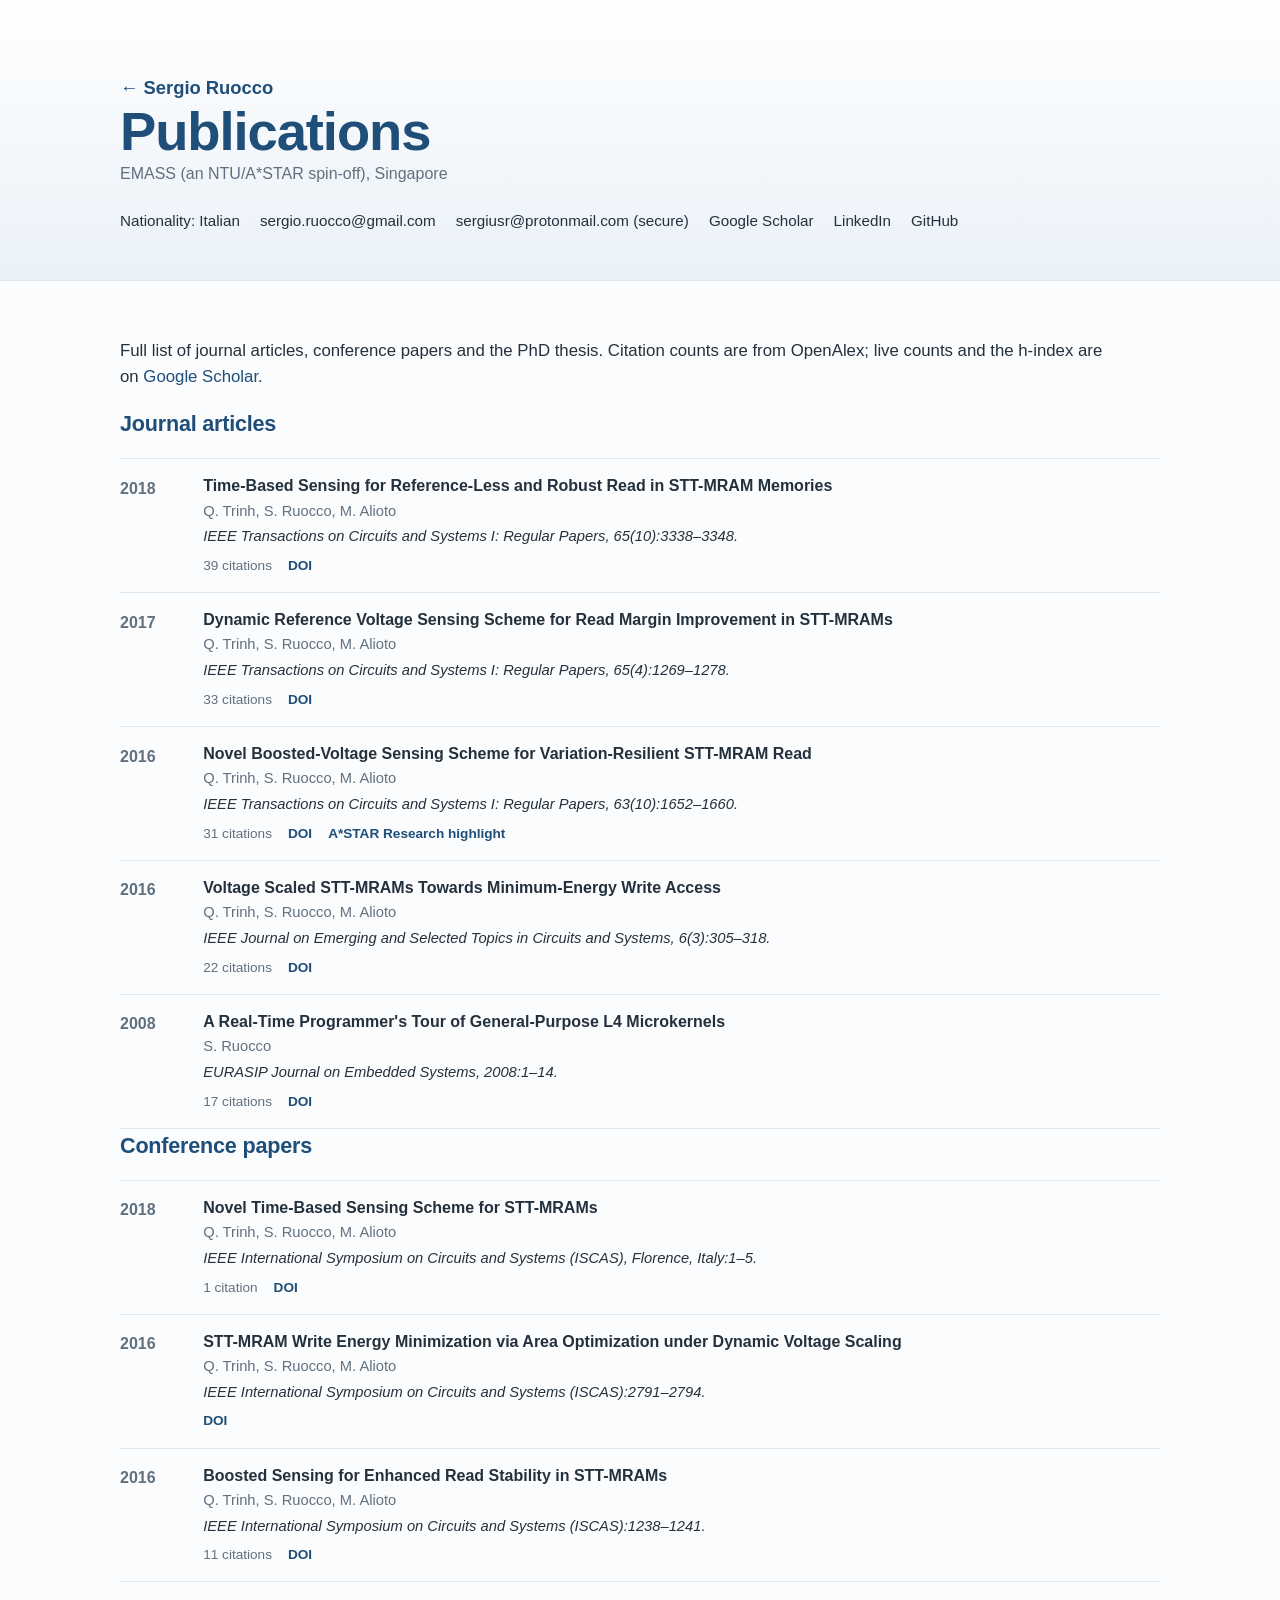
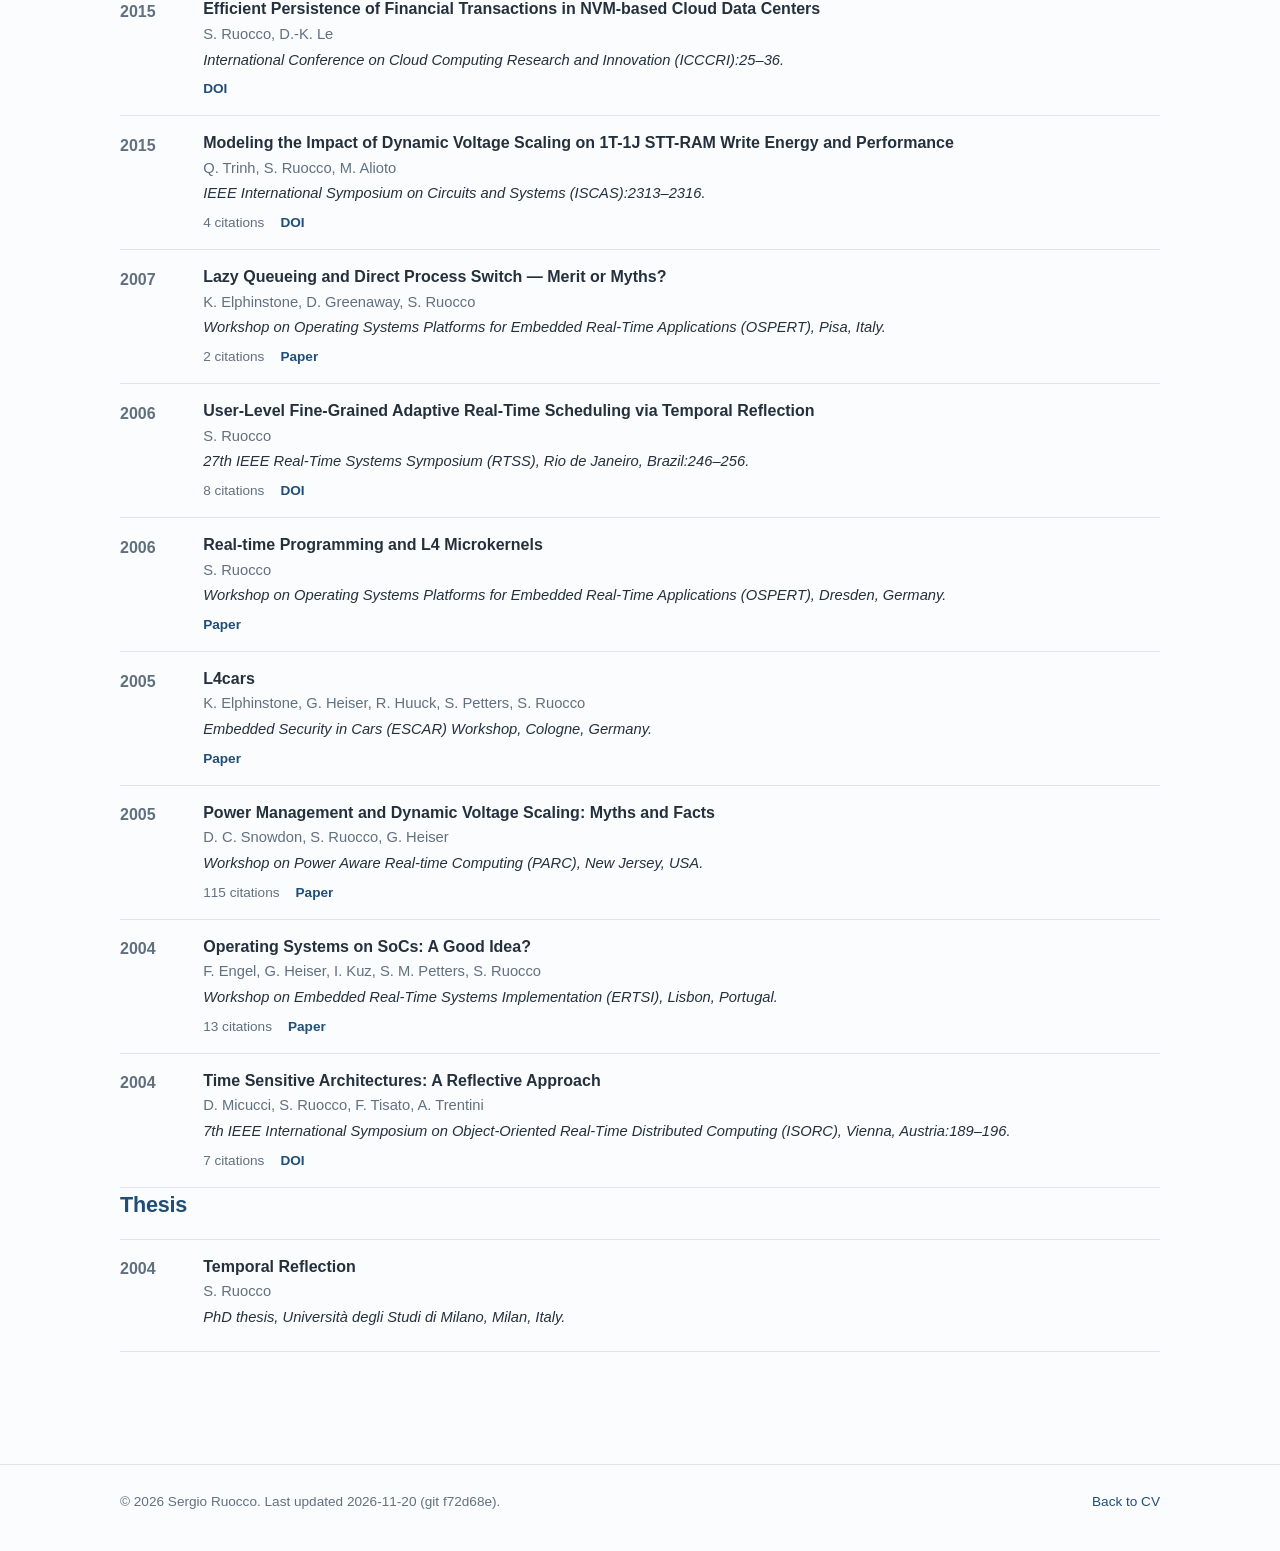
==== docs/publications.html @ a13a2e50 "Rebuild CVs and website (profile opening) Co-Authored-By: Claude Opus 5.5 <noreply@anthropic.com> Cl" ====
<!doctype html>
<html lang="en">
<head>
  <meta charset="utf-8">
  <meta name="viewport" content="width=device-width, initial-scale=1">
  <title>Publications — Sergio Ruocco</title>
  <meta name="description" content="Publications of Dr. Sergio Ruocco.">
  <link rel="canonical" href="https://sergioruocco.github.io/cv/publications.html">
  <link rel="stylesheet" href="style.css">
</head>
<body>
  <header class="hero">
    <div class="wrap">
      <p class="tagline"><a href="index.html">← Sergio Ruocco</a></p>
      <h1>Publications</h1>
      <p class="affiliation">EMASS (an NTU/A*STAR spin-off), Singapore</p>
      <div class="contact">
<span>Nationality: Italian</span>        <a href="mailto:sergio.ruocco@gmail.com">sergio.ruocco@gmail.com</a>
        <a href="mailto:sergiusr@protonmail.com">sergiusr@protonmail.com (secure)</a>
        <a href="https://scholar.google.com/citations?user=q1574qIAAAAJ">Google Scholar</a>
        <a href="https://www.linkedin.com/in/sergio-ruocco/">LinkedIn</a>
        <a href="https://github.com/sergioruocco">GitHub</a>
      </div>
    </div>
  </header>

  <main class="wrap">
    <section>
      <p class="lead">
        Full list of journal articles, conference papers and the PhD thesis.
        Citation counts are from OpenAlex; live counts and the h-index are on
<a href="https://scholar.google.com/citations?user=q1574qIAAAAJ">Google Scholar</a>.
      </p>

      <h2>Journal articles</h2>
      <ul class="pub-list">
        <li class="pub">
          <div class="pub-year">2018</div>
          <div class="pub-body">
            <div class="pub-title">Time-Based Sensing for Reference-Less and Robust Read in STT-MRAM Memories</div>
            <div class="pub-authors">Q. Trinh, S. Ruocco, M. Alioto</div>
            <div class="pub-venue">
              IEEE Transactions on Circuits and Systems I: Regular Papers, 65(10):3338–3348.
            </div>
            <div class="pub-meta">
<span>39 citations</span><a href="https://doi.org/10.1109/TCSI.2018.2828611">DOI</a>            </div>
          </div>
        </li>
        <li class="pub">
          <div class="pub-year">2017</div>
          <div class="pub-body">
            <div class="pub-title">Dynamic Reference Voltage Sensing Scheme for Read Margin Improvement in STT-MRAMs</div>
            <div class="pub-authors">Q. Trinh, S. Ruocco, M. Alioto</div>
            <div class="pub-venue">
              IEEE Transactions on Circuits and Systems I: Regular Papers, 65(4):1269–1278.
            </div>
            <div class="pub-meta">
<span>33 citations</span><a href="https://doi.org/10.1109/TCSI.2017.2749522">DOI</a>            </div>
          </div>
        </li>
        <li class="pub">
          <div class="pub-year">2016</div>
          <div class="pub-body">
            <div class="pub-title">Novel Boosted-Voltage Sensing Scheme for Variation-Resilient STT-MRAM Read</div>
            <div class="pub-authors">Q. Trinh, S. Ruocco, M. Alioto</div>
            <div class="pub-venue">
              IEEE Transactions on Circuits and Systems I: Regular Papers, 63(10):1652–1660.
            </div>
            <div class="pub-meta">
<span>31 citations</span><a href="https://doi.org/10.1109/TCSI.2016.2582203">DOI</a><a href="https://research.a-star.edu.sg/articles/highlights/reducing-read-errors-more-than-a-bit/">A*STAR Research highlight</a>            </div>
          </div>
        </li>
        <li class="pub">
          <div class="pub-year">2016</div>
          <div class="pub-body">
            <div class="pub-title">Voltage Scaled STT-MRAMs Towards Minimum-Energy Write Access</div>
            <div class="pub-authors">Q. Trinh, S. Ruocco, M. Alioto</div>
            <div class="pub-venue">
              IEEE Journal on Emerging and Selected Topics in Circuits and Systems, 6(3):305–318.
            </div>
            <div class="pub-meta">
<span>22 citations</span><a href="https://doi.org/10.1109/JETCAS.2016.2547702">DOI</a>            </div>
          </div>
        </li>
        <li class="pub">
          <div class="pub-year">2008</div>
          <div class="pub-body">
            <div class="pub-title">A Real-Time Programmer's Tour of General-Purpose L4 Microkernels</div>
            <div class="pub-authors">S. Ruocco</div>
            <div class="pub-venue">
              EURASIP Journal on Embedded Systems, 2008:1–14.
            </div>
            <div class="pub-meta">
<span>17 citations</span><a href="https://doi.org/10.1155/2008/234710">DOI</a>            </div>
          </div>
        </li>
      </ul>
      <h2>Conference papers</h2>
      <ul class="pub-list">
        <li class="pub">
          <div class="pub-year">2018</div>
          <div class="pub-body">
            <div class="pub-title">Novel Time-Based Sensing Scheme for STT-MRAMs</div>
            <div class="pub-authors">Q. Trinh, S. Ruocco, M. Alioto</div>
            <div class="pub-venue">
              IEEE International Symposium on Circuits and Systems (ISCAS), Florence, Italy:1–5.
            </div>
            <div class="pub-meta">
<span>1 citation</span><a href="https://doi.org/10.1109/ISCAS.2018.8350966">DOI</a>            </div>
          </div>
        </li>
        <li class="pub">
          <div class="pub-year">2016</div>
          <div class="pub-body">
            <div class="pub-title">STT-MRAM Write Energy Minimization via Area Optimization under Dynamic Voltage Scaling</div>
            <div class="pub-authors">Q. Trinh, S. Ruocco, M. Alioto</div>
            <div class="pub-venue">
              IEEE International Symposium on Circuits and Systems (ISCAS):2791–2794.
            </div>
            <div class="pub-meta">
<a href="https://doi.org/10.1109/ISCAS.2016.7539172">DOI</a>            </div>
          </div>
        </li>
        <li class="pub">
          <div class="pub-year">2016</div>
          <div class="pub-body">
            <div class="pub-title">Boosted Sensing for Enhanced Read Stability in STT-MRAMs</div>
            <div class="pub-authors">Q. Trinh, S. Ruocco, M. Alioto</div>
            <div class="pub-venue">
              IEEE International Symposium on Circuits and Systems (ISCAS):1238–1241.
            </div>
            <div class="pub-meta">
<span>11 citations</span><a href="https://doi.org/10.1109/ISCAS.2016.7527471">DOI</a>            </div>
          </div>
        </li>
        <li class="pub">
          <div class="pub-year">2015</div>
          <div class="pub-body">
            <div class="pub-title">Efficient Persistence of Financial Transactions in NVM-based Cloud Data Centers</div>
            <div class="pub-authors">S. Ruocco, D.-K. Le</div>
            <div class="pub-venue">
              International Conference on Cloud Computing Research and Innovation (ICCCRI):25–36.
            </div>
            <div class="pub-meta">
<a href="https://doi.org/10.1109/ICCCRI.2015.29">DOI</a>            </div>
          </div>
        </li>
        <li class="pub">
          <div class="pub-year">2015</div>
          <div class="pub-body">
            <div class="pub-title">Modeling the Impact of Dynamic Voltage Scaling on 1T-1J STT-RAM Write Energy and Performance</div>
            <div class="pub-authors">Q. Trinh, S. Ruocco, M. Alioto</div>
            <div class="pub-venue">
              IEEE International Symposium on Circuits and Systems (ISCAS):2313–2316.
            </div>
            <div class="pub-meta">
<span>4 citations</span><a href="https://doi.org/10.1109/ISCAS.2015.7169146">DOI</a>            </div>
          </div>
        </li>
        <li class="pub">
          <div class="pub-year">2007</div>
          <div class="pub-body">
            <div class="pub-title">Lazy Queueing and Direct Process Switch — Merit or Myths?</div>
            <div class="pub-authors">K. Elphinstone, D. Greenaway, S. Ruocco</div>
            <div class="pub-venue">
              Workshop on Operating Systems Platforms for Embedded Real-Time Applications (OSPERT), Pisa, Italy.
            </div>
            <div class="pub-meta">
<span>2 citations</span><a href="http://www.ertos.nicta.com.au/publications/papers/Elphinstone_GR_07.abstract">Paper</a>            </div>
          </div>
        </li>
        <li class="pub">
          <div class="pub-year">2006</div>
          <div class="pub-body">
            <div class="pub-title">User-Level Fine-Grained Adaptive Real-Time Scheduling via Temporal Reflection</div>
            <div class="pub-authors">S. Ruocco</div>
            <div class="pub-venue">
              27th IEEE Real-Time Systems Symposium (RTSS), Rio de Janeiro, Brazil:246–256.
            </div>
            <div class="pub-meta">
<span>8 citations</span><a href="https://doi.org/10.1109/RTSS.2006.50">DOI</a>            </div>
          </div>
        </li>
        <li class="pub">
          <div class="pub-year">2006</div>
          <div class="pub-body">
            <div class="pub-title">Real-time Programming and L4 Microkernels</div>
            <div class="pub-authors">S. Ruocco</div>
            <div class="pub-venue">
              Workshop on Operating Systems Platforms for Embedded Real-Time Applications (OSPERT), Dresden, Germany.
            </div>
            <div class="pub-meta">
<a href="http://www.ertos.nicta.com.au/publications/papers/Ruocco_06.abstract">Paper</a>            </div>
          </div>
        </li>
        <li class="pub">
          <div class="pub-year">2005</div>
          <div class="pub-body">
            <div class="pub-title">L4cars</div>
            <div class="pub-authors">K. Elphinstone, G. Heiser, R. Huuck, S. Petters, S. Ruocco</div>
            <div class="pub-venue">
              Embedded Security in Cars (ESCAR) Workshop, Cologne, Germany.
            </div>
            <div class="pub-meta">
<a href="http://www.ertos.nicta.com.au/publications/papers/Elphinstone_HHPR_05.abstract.pml">Paper</a>            </div>
          </div>
        </li>
        <li class="pub">
          <div class="pub-year">2005</div>
          <div class="pub-body">
            <div class="pub-title">Power Management and Dynamic Voltage Scaling: Myths and Facts</div>
            <div class="pub-authors">D. C. Snowdon, S. Ruocco, G. Heiser</div>
            <div class="pub-venue">
              Workshop on Power Aware Real-time Computing (PARC), New Jersey, USA.
            </div>
            <div class="pub-meta">
<span>115 citations</span><a href="http://www.ertos.nicta.com.au/publications/papers/Snowdon_RH_05.abstract">Paper</a>            </div>
          </div>
        </li>
        <li class="pub">
          <div class="pub-year">2004</div>
          <div class="pub-body">
            <div class="pub-title">Operating Systems on SoCs: A Good Idea?</div>
            <div class="pub-authors">F. Engel, G. Heiser, I. Kuz, S. M. Petters, S. Ruocco</div>
            <div class="pub-venue">
              Workshop on Embedded Real-Time Systems Implementation (ERTSI), Lisbon, Portugal.
            </div>
            <div class="pub-meta">
<span>13 citations</span><a href="http://www.ertos.nicta.com.au/publications/papers/Engel_HKPR_04.abstract">Paper</a>            </div>
          </div>
        </li>
        <li class="pub">
          <div class="pub-year">2004</div>
          <div class="pub-body">
            <div class="pub-title">Time Sensitive Architectures: A Reflective Approach</div>
            <div class="pub-authors">D. Micucci, S. Ruocco, F. Tisato, A. Trentini</div>
            <div class="pub-venue">
              7th IEEE International Symposium on Object-Oriented Real-Time Distributed Computing (ISORC), Vienna, Austria:189–196.
            </div>
            <div class="pub-meta">
<span>7 citations</span><a href="https://doi.org/10.1109/ISORC.2004.1300344">DOI</a>            </div>
          </div>
        </li>
      </ul>
      <h2>Thesis</h2>
      <ul class="pub-list">
        <li class="pub">
          <div class="pub-year">2004</div>
          <div class="pub-body">
            <div class="pub-title">Temporal Reflection</div>
            <div class="pub-authors">S. Ruocco</div>
            <div class="pub-venue">
              PhD thesis, Università degli Studi di Milano, Milan, Italy.
            </div>
            <div class="pub-meta">
            </div>
          </div>
        </li>
      </ul>
    </section>
  </main>

  <footer>
    <div class="wrap">
      <span>© 2026 Sergio Ruocco. Last updated 2026-11-20 (git f72d68e).</span>
      <span><a href="index.html">Back to CV</a></span>
    </div>
  </footer>
</body>
</html>
---- docs/style.css ----
:root {
  --accent: #1f4e79;
  --accent-soft: #eaf1f8;
  --text: #24313d;
  --muted: #61707f;
  --rule: #dfe5eb;
  --bg: #fbfcfd;
  --card: #ffffff;
}

* {
  box-sizing: border-box;
}

html {
  scroll-behavior: smooth;
}

body {
  margin: 0;
  background: var(--bg);
  color: var(--text);
  font-family: Inter, "Segoe UI", -apple-system, BlinkMacSystemFont, "Helvetica Neue", Arial, sans-serif;
  font-size: 16px;
  line-height: 1.55;
}

a {
  color: var(--accent);
  text-decoration: none;
}

a:hover {
  text-decoration: underline;
}

.wrap {
  width: min(1040px, calc(100% - 3rem));
  margin: 0 auto;
}

/* Header */
.hero {
  background: linear-gradient(180deg, #ffffff 0%, var(--accent-soft) 100%);
  border-bottom: 1px solid var(--rule);
  padding: 4rem 0 3rem;
}

.hero .photo {
  float: right;
  width: 140px;
  height: 140px;
  margin: 0 0 1rem 1.5rem;
  border-radius: 50%;
  border: 3px solid #ffffff;
  box-shadow: 0 2px 10px rgba(0, 0, 0, 0.15);
  object-fit: cover;
}

@media (max-width: 600px) {
  .hero .photo {
    float: none;
    display: block;
    width: 110px;
    height: 110px;
    margin: 0 0 1rem;
  }
}

.hero h1 {
  margin: 0;
  color: var(--accent);
  font-size: clamp(2.2rem, 5vw, 3.4rem);
  letter-spacing: -0.02em;
  line-height: 1.05;
}

.tagline {
  margin: 0.65rem 0 0;
  font-size: 1.15rem;
  font-weight: 600;
}

.affiliation {
  margin: 0.15rem 0 0;
  color: var(--muted);
}

.contact {
  display: flex;
  flex-wrap: wrap;
  gap: 0.55rem 1.25rem;
  margin-top: 1.35rem;
  font-size: 0.95rem;
}

.contact a,
.contact span {
  color: var(--text);
}

.contact a:hover {
  color: var(--accent);
}

.nav {
  position: sticky;
  top: 0;
  z-index: 10;
  background: rgba(255, 255, 255, 0.94);
  backdrop-filter: blur(8px);
  border-bottom: 1px solid var(--rule);
}

.nav .wrap {
  display: flex;
  gap: 1.5rem;
  padding: 0.75rem 0;
  font-size: 0.9rem;
  font-weight: 600;
}

.nav a {
  color: var(--muted);
}

.nav a:hover {
  color: var(--accent);
}

main {
  padding: 2.5rem 0 4rem;
}

section {
  margin-bottom: 3rem;
  scroll-margin-top: 4rem;
}

h2 {
  margin: 0 0 1.1rem;
  color: var(--accent);
  font-size: 1.35rem;
  letter-spacing: -0.01em;
}

h3 {
  margin: 0;
  font-size: 1rem;
}

.lead {
  font-size: 1.05rem;
  max-width: 62rem;
}

/* Chips */
.chips {
  display: flex;
  flex-wrap: wrap;
  gap: 0.5rem;
  margin: 0;
  padding: 0;
  list-style: none;
}

.chips li {
  background: var(--card);
  border: 1px solid var(--rule);
  border-radius: 999px;
  padding: 0.32rem 0.8rem;
  font-size: 0.88rem;
  color: var(--text);
}

/* Publications */
.pub-list {
  margin: 0;
  padding: 0;
  list-style: none;
  border-top: 1px solid var(--rule);
}

.pub {
  display: grid;
  grid-template-columns: 4.2rem 1fr;
  gap: 1rem;
  padding: 1rem 0;
  border-bottom: 1px solid var(--rule);
}

.pub-year {
  color: var(--muted);
  font-weight: 700;
  font-variant-numeric: tabular-nums;
  padding-top: 0.1rem;
}

.pub-body {
  display: flex;
  flex-direction: column;
  gap: 0.18rem;
}

.pub-title {
  font-weight: 650;
  line-height: 1.35;
}

.pub-authors {
  color: var(--muted);
  font-size: 0.92rem;
}

.pub-venue {
  font-size: 0.92rem;
  font-style: italic;
}

.pub-meta {
  display: flex;
  flex-wrap: wrap;
  gap: 0.4rem 1rem;
  margin-top: 0.25rem;
  font-size: 0.85rem;
  color: var(--muted);
}

.pub-meta a {
  font-weight: 600;
}

/* Timeline */
.timeline {
  border-left: 2px solid var(--accent-soft);
  margin-left: 0.4rem;
  padding-left: 1.4rem;
}

.timeline-item {
  position: relative;
  padding-bottom: 1.8rem;
}

.timeline-item:last-child {
  padding-bottom: 0;
}

.timeline-item::before {
  content: "";
  position: absolute;
  left: calc(-1.4rem - 6px);
  top: 0.45rem;
  width: 10px;
  height: 10px;
  border-radius: 50%;
  background: var(--accent);
  border: 2px solid var(--bg);
}

.timeline-period {
  color: var(--muted);
  font-size: 0.82rem;
  font-weight: 700;
  letter-spacing: 0.02em;
  text-transform: uppercase;
}

.timeline-body h3 {
  margin-top: 0.1rem;
  color: var(--accent);
}

.timeline-body .org {
  margin: 0.15rem 0 0.45rem;
  color: var(--muted);
  font-size: 0.94rem;
}

.timeline-body ul {
  margin: 0.4rem 0 0;
  padding-left: 1.15rem;
}

.timeline-body li {
  margin: 0.2rem 0;
}

/* Download cards */
.downloads {
  display: grid;
  grid-template-columns: repeat(auto-fit, minmax(220px, 1fr));
  gap: 1rem;
}

.download {
  background: var(--card);
  border: 1px solid var(--rule);
  border-radius: 12px;
  padding: 1.1rem 1.2rem;
}

.download h3 {
  color: var(--accent);
  margin-bottom: 0.2rem;
}

.download p {
  margin: 0 0 0.9rem;
  color: var(--muted);
  font-size: 0.9rem;
}

.buttons {
  display: flex;
  flex-wrap: wrap;
  gap: 0.5rem;
}

.button {
  display: inline-block;
  padding: 0.42rem 0.85rem;
  border-radius: 7px;
  background: var(--accent);
  color: #fff;
  font-size: 0.85rem;
  font-weight: 600;
}

.button:hover {
  background: #163b5c;
  text-decoration: none;
}

.button.ghost {
  background: transparent;
  border: 1px solid var(--accent);
  color: var(--accent);
}

.button.ghost:hover {
  background: var(--accent-soft);
}

.more {
  display: inline-block;
  margin-top: 1rem;
  font-weight: 600;
}

/* Footer */
footer {
  border-top: 1px solid var(--rule);
  padding: 1.6rem 0 2.4rem;
  color: var(--muted);
  font-size: 0.85rem;
}

footer .wrap {
  display: flex;
  flex-wrap: wrap;
  justify-content: space-between;
  gap: 0.5rem;
}

/* Print */
@media print {
  .nav,
  .downloads,
  .more {
    display: none;
  }

  body {
    background: #fff;
    font-size: 10pt;
  }

  .hero {
    background: #fff;
    padding: 0 0 1rem;
  }

  section {
    margin-bottom: 1.5rem;
  }
}

@media (max-width: 620px) {
  .wrap {
    width: min(100% - 1.6rem, 1040px);
  }

  .hero {
    padding: 2.6rem 0 2rem;
  }

  .pub {
    grid-template-columns: 3.4rem 1fr;
    gap: 0.6rem;
  }

  .nav .wrap {
    gap: 1rem;
    overflow-x: auto;
  }
}
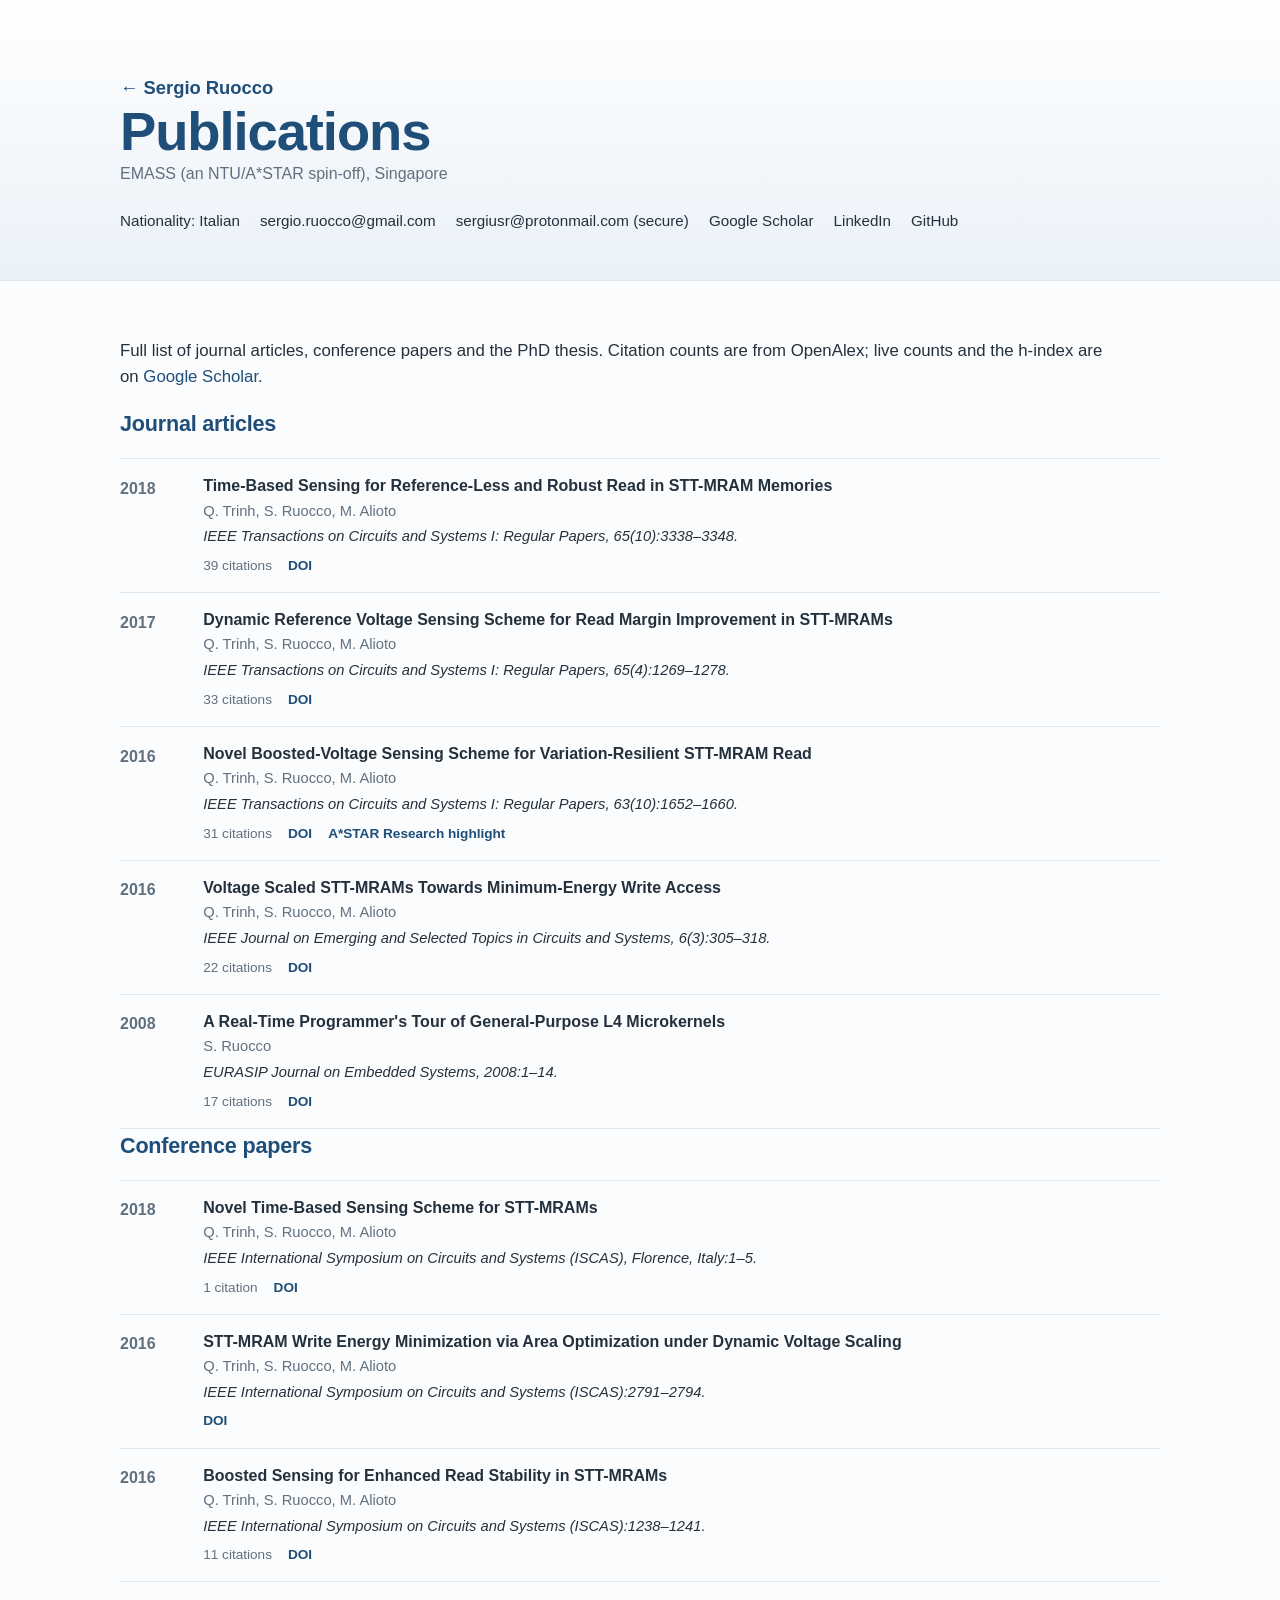
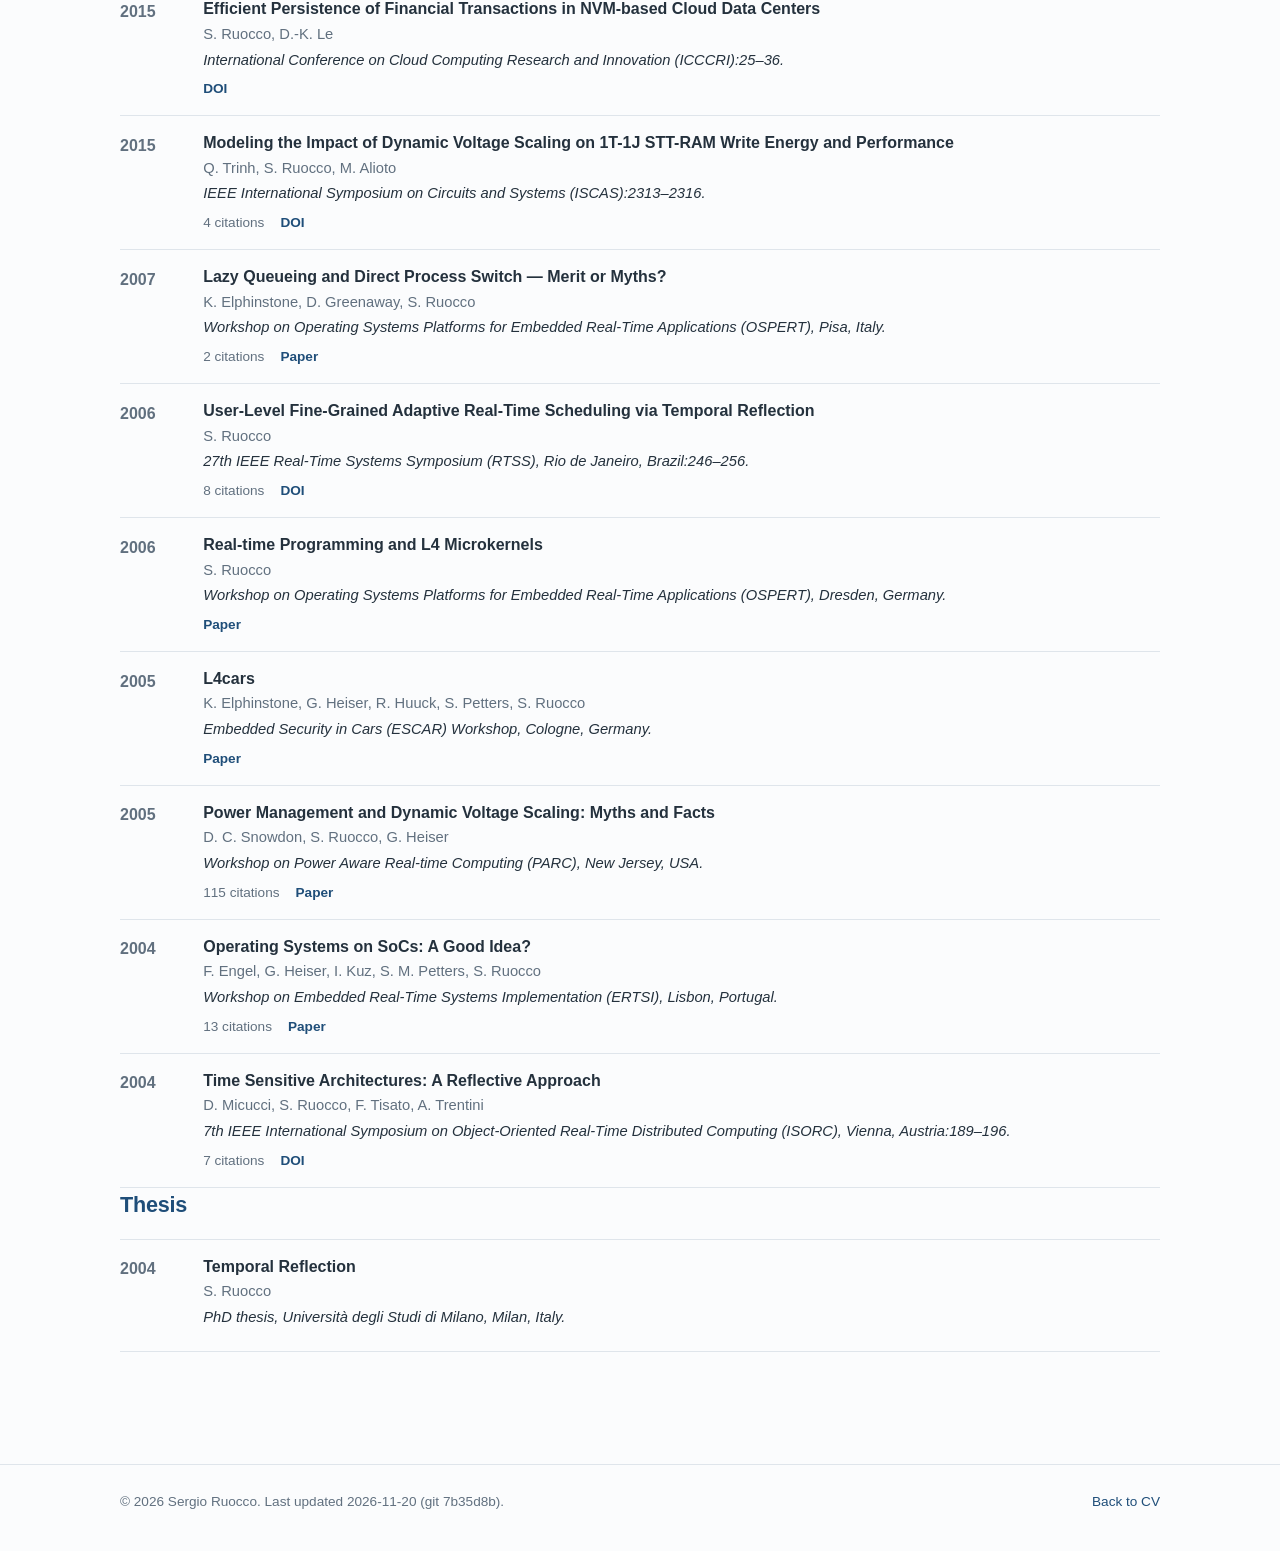
==== commit 38acb282: "Rebuild CVs and website (profile paragraphs) Co-Authored-By: Claude Opus 5.5 <noreply@anthropic.com>" ====
--- a/docs/publications.html
+++ b/docs/publications.html
@@ -262,7 +262,7 @@
 
   <footer>
     <div class="wrap">
-      <span>© 2026 Sergio Ruocco. Last updated 2026-11-20 (git f72d68e).</span>
+      <span>© 2026 Sergio Ruocco. Last updated 2026-11-20 (git 7b35d8b).</span>
       <span><a href="index.html">Back to CV</a></span>
     </div>
   </footer>
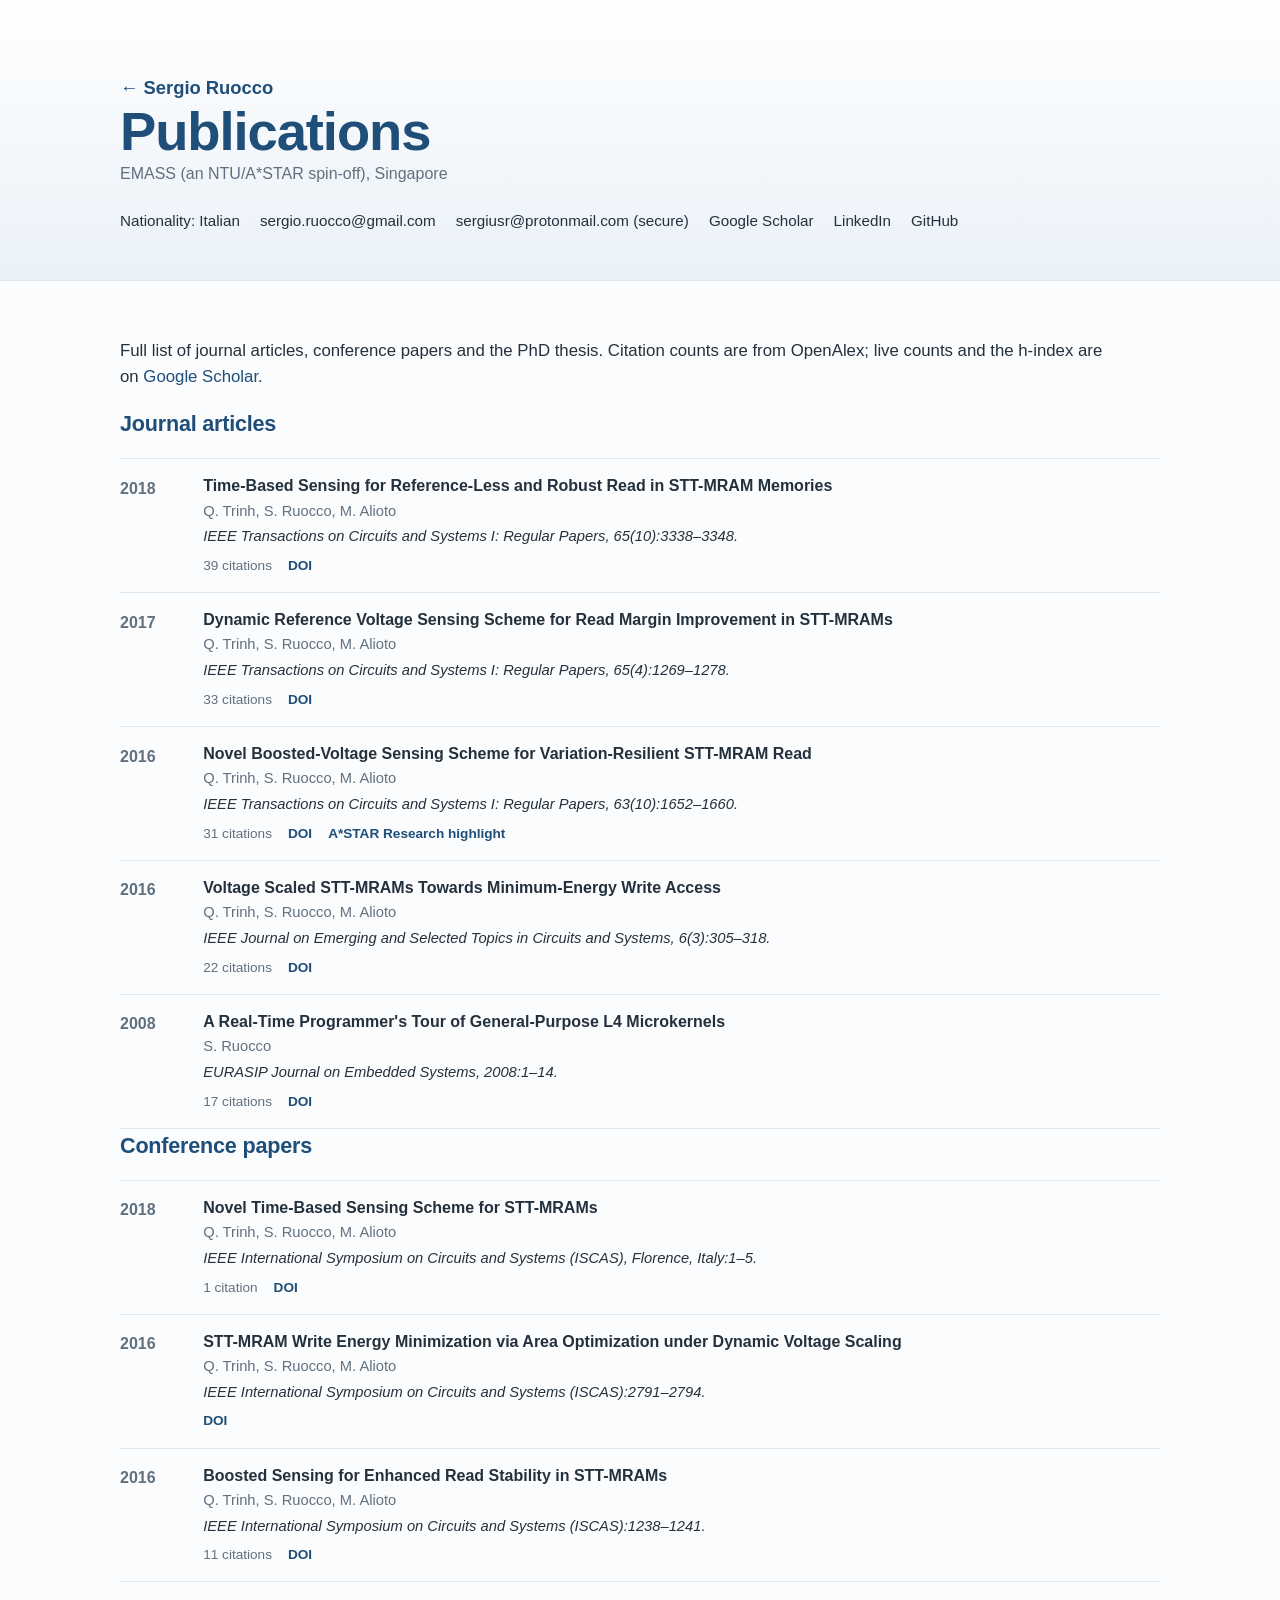
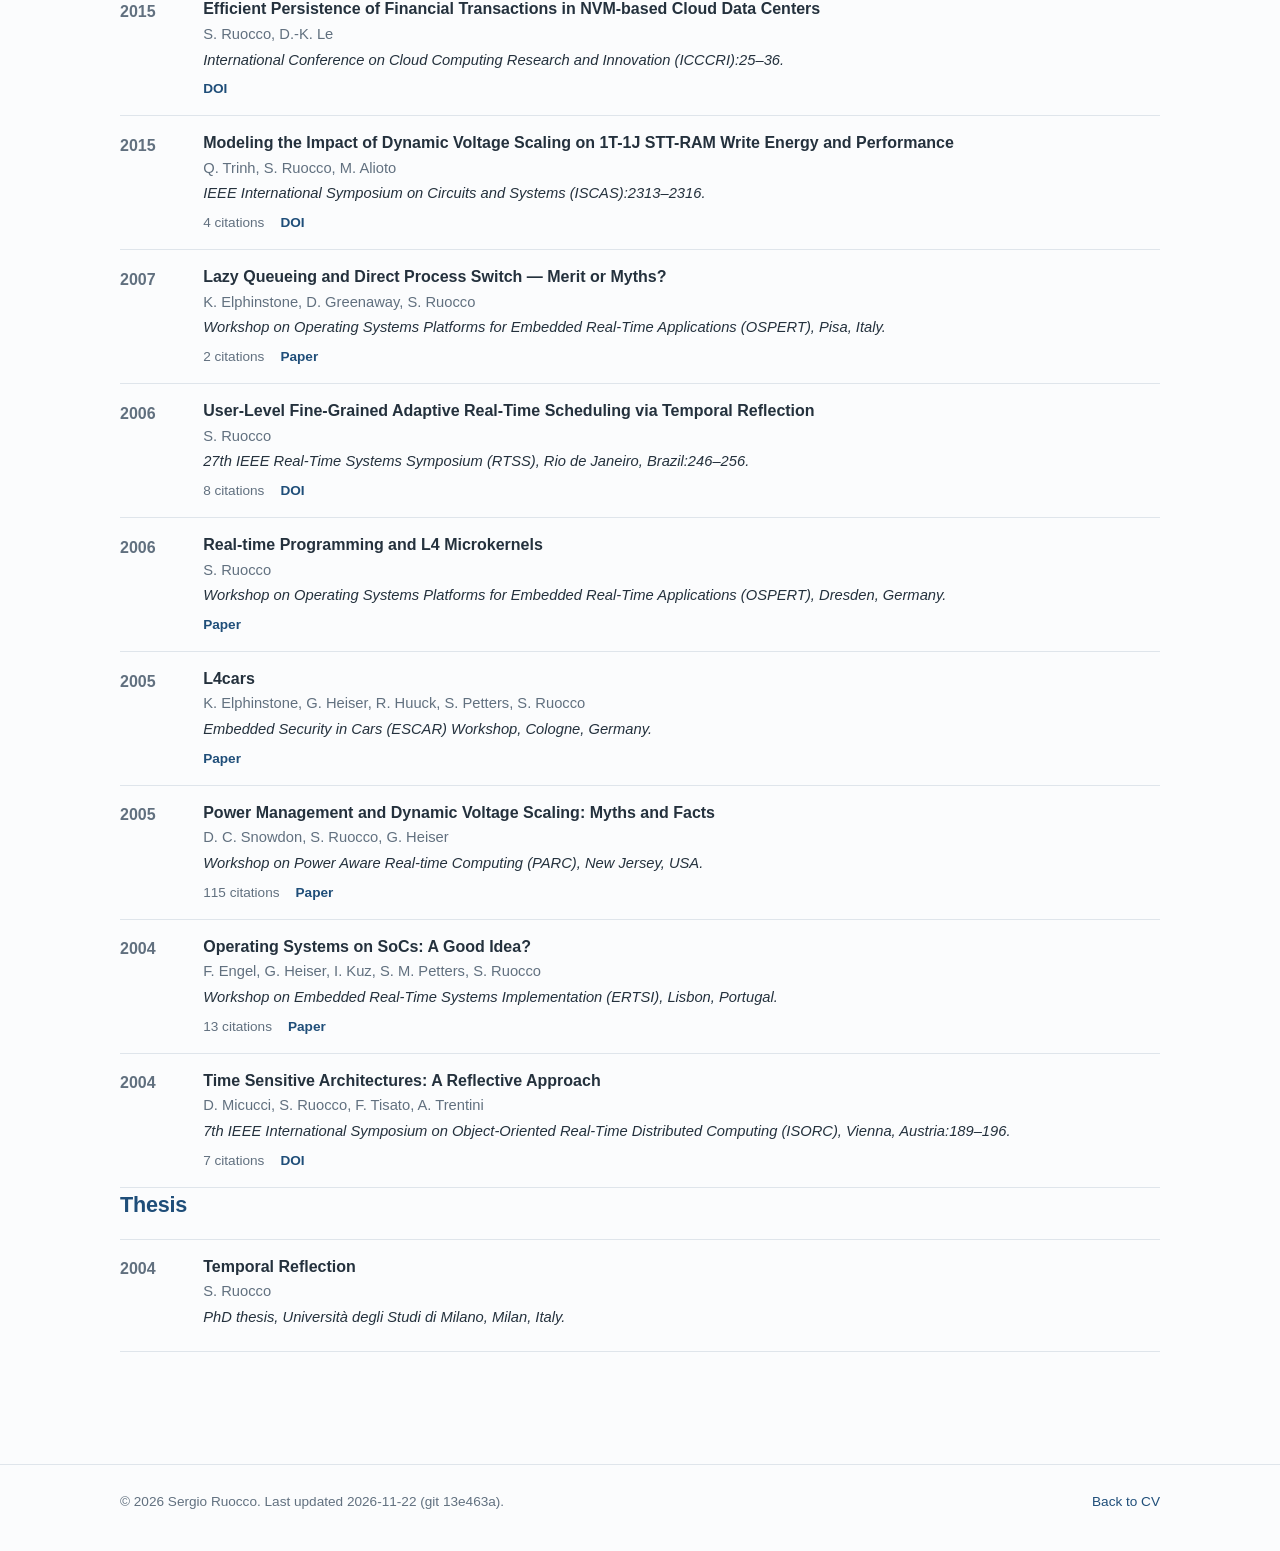
==== commit c5ae92a0: "Rebuild CVs and website (consulting CV retired) Co-Authored-By: Claude Opus 5.5 <noreply@anthropic.c" ====
--- a/docs/publications.html
+++ b/docs/publications.html
@@ -262,7 +262,7 @@
 
   <footer>
     <div class="wrap">
-      <span>© 2026 Sergio Ruocco. Last updated 2026-11-20 (git 7b35d8b).</span>
+      <span>© 2026 Sergio Ruocco. Last updated 2026-11-22 (git 13e463a).</span>
       <span><a href="index.html">Back to CV</a></span>
     </div>
   </footer>
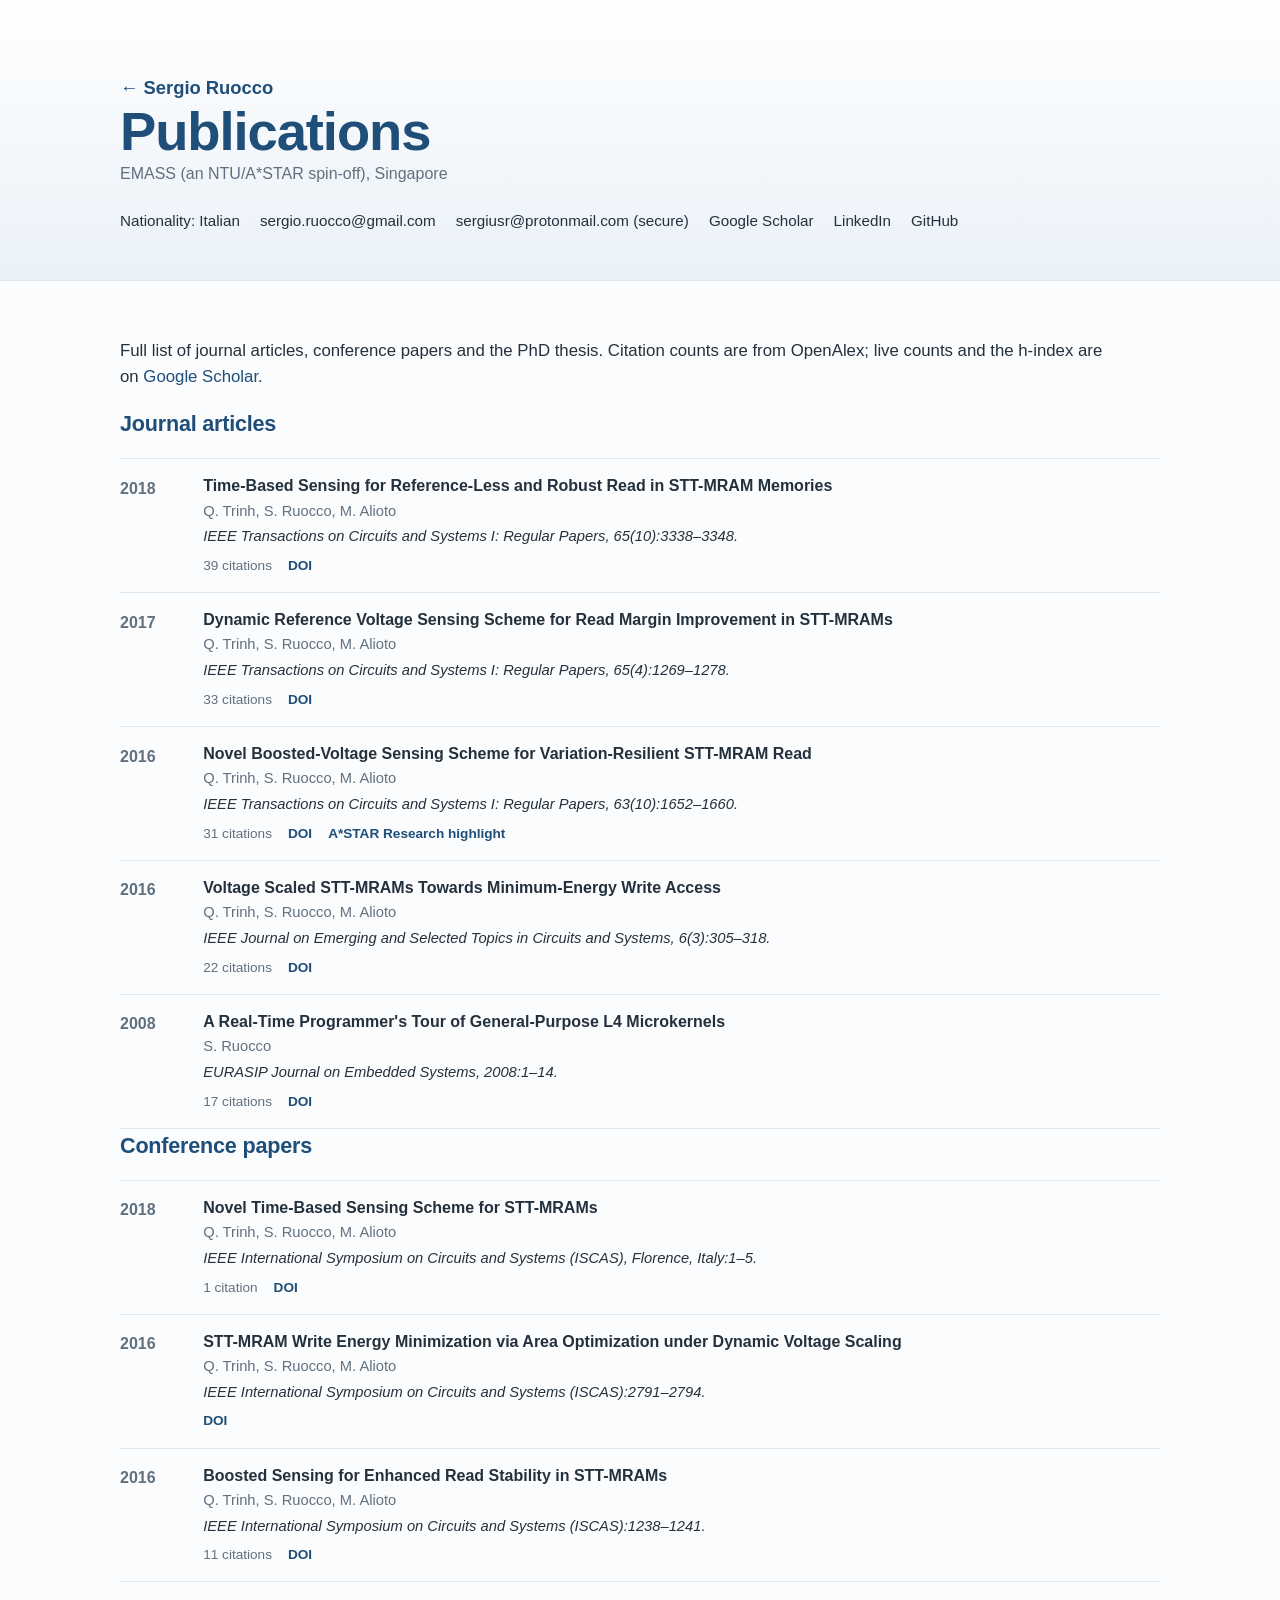
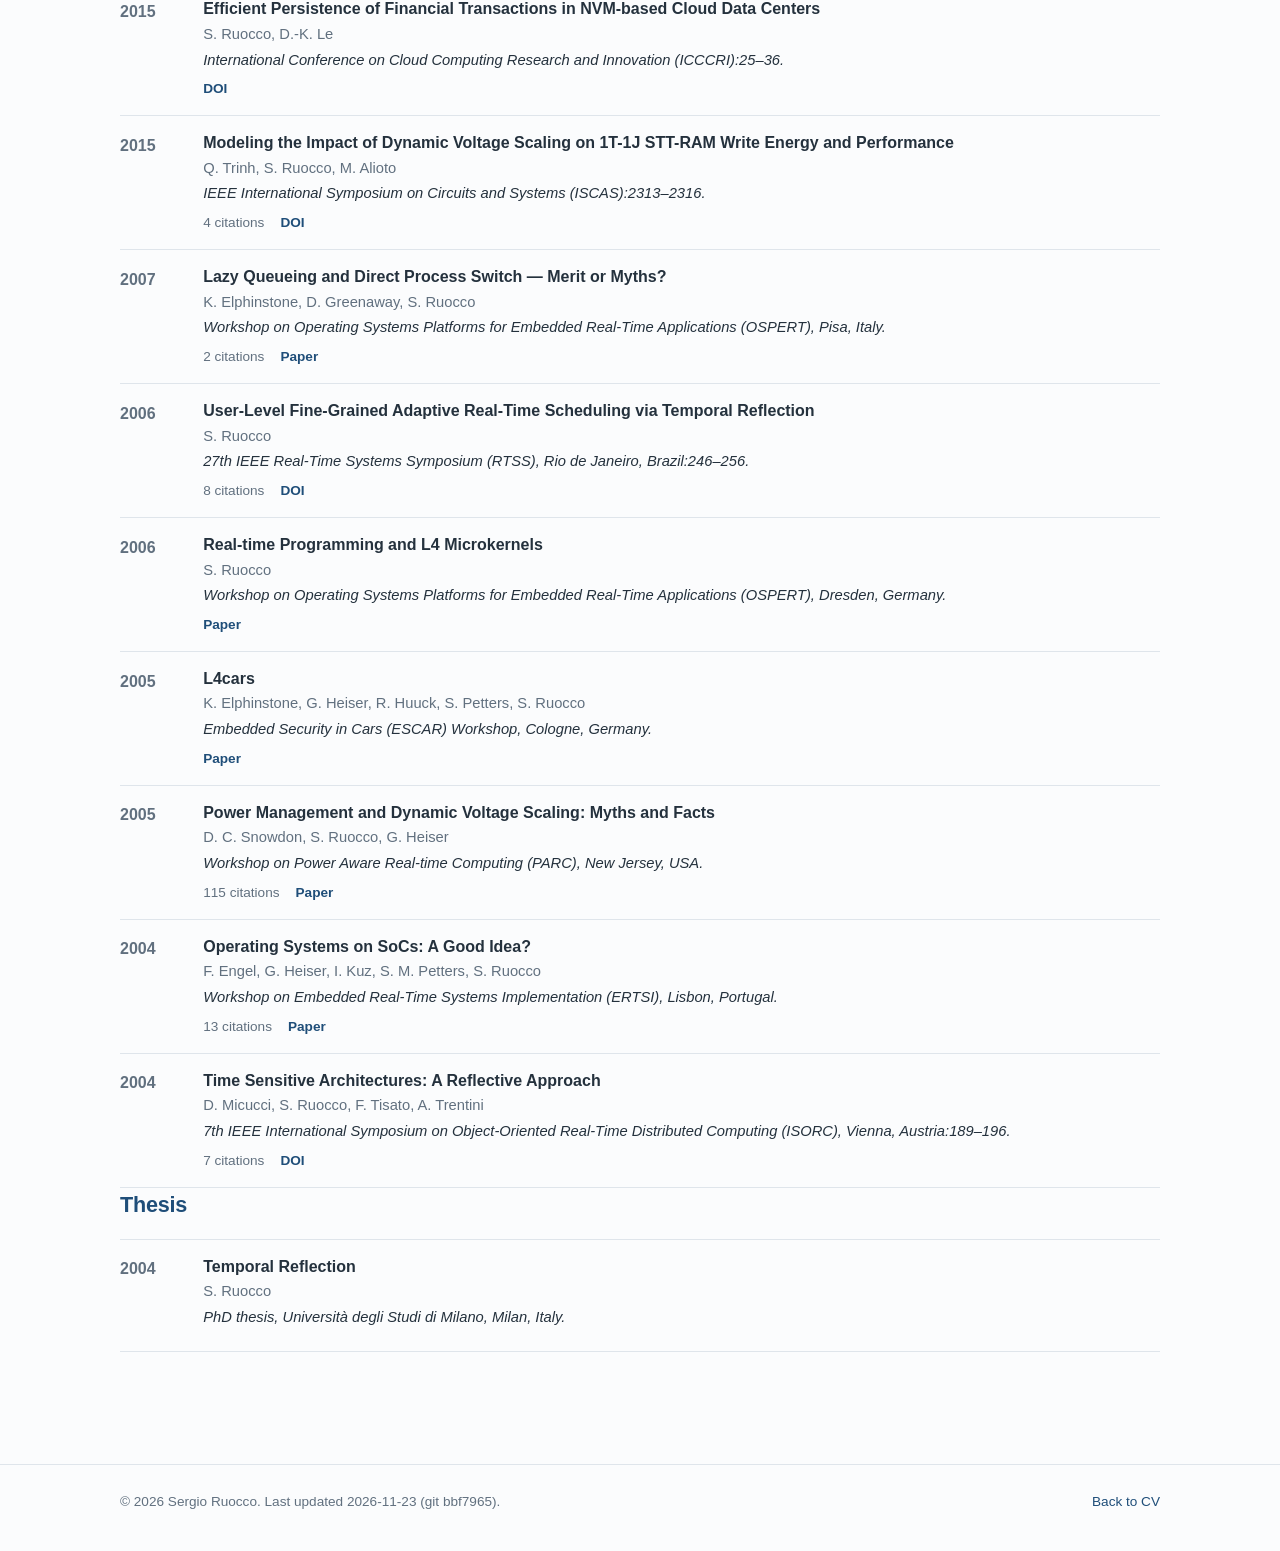
==== commit e2b227fa: "Rebuild CVs and website (Micron Android boot-time study) Co-Authored-By: Claude Opus 5.5 <noreply@an" ====
--- a/docs/publications.html
+++ b/docs/publications.html
@@ -262,7 +262,7 @@
 
   <footer>
     <div class="wrap">
-      <span>© 2026 Sergio Ruocco. Last updated 2026-11-22 (git 13e463a).</span>
+      <span>© 2026 Sergio Ruocco. Last updated 2026-11-23 (git bbf7965).</span>
       <span><a href="index.html">Back to CV</a></span>
     </div>
   </footer>
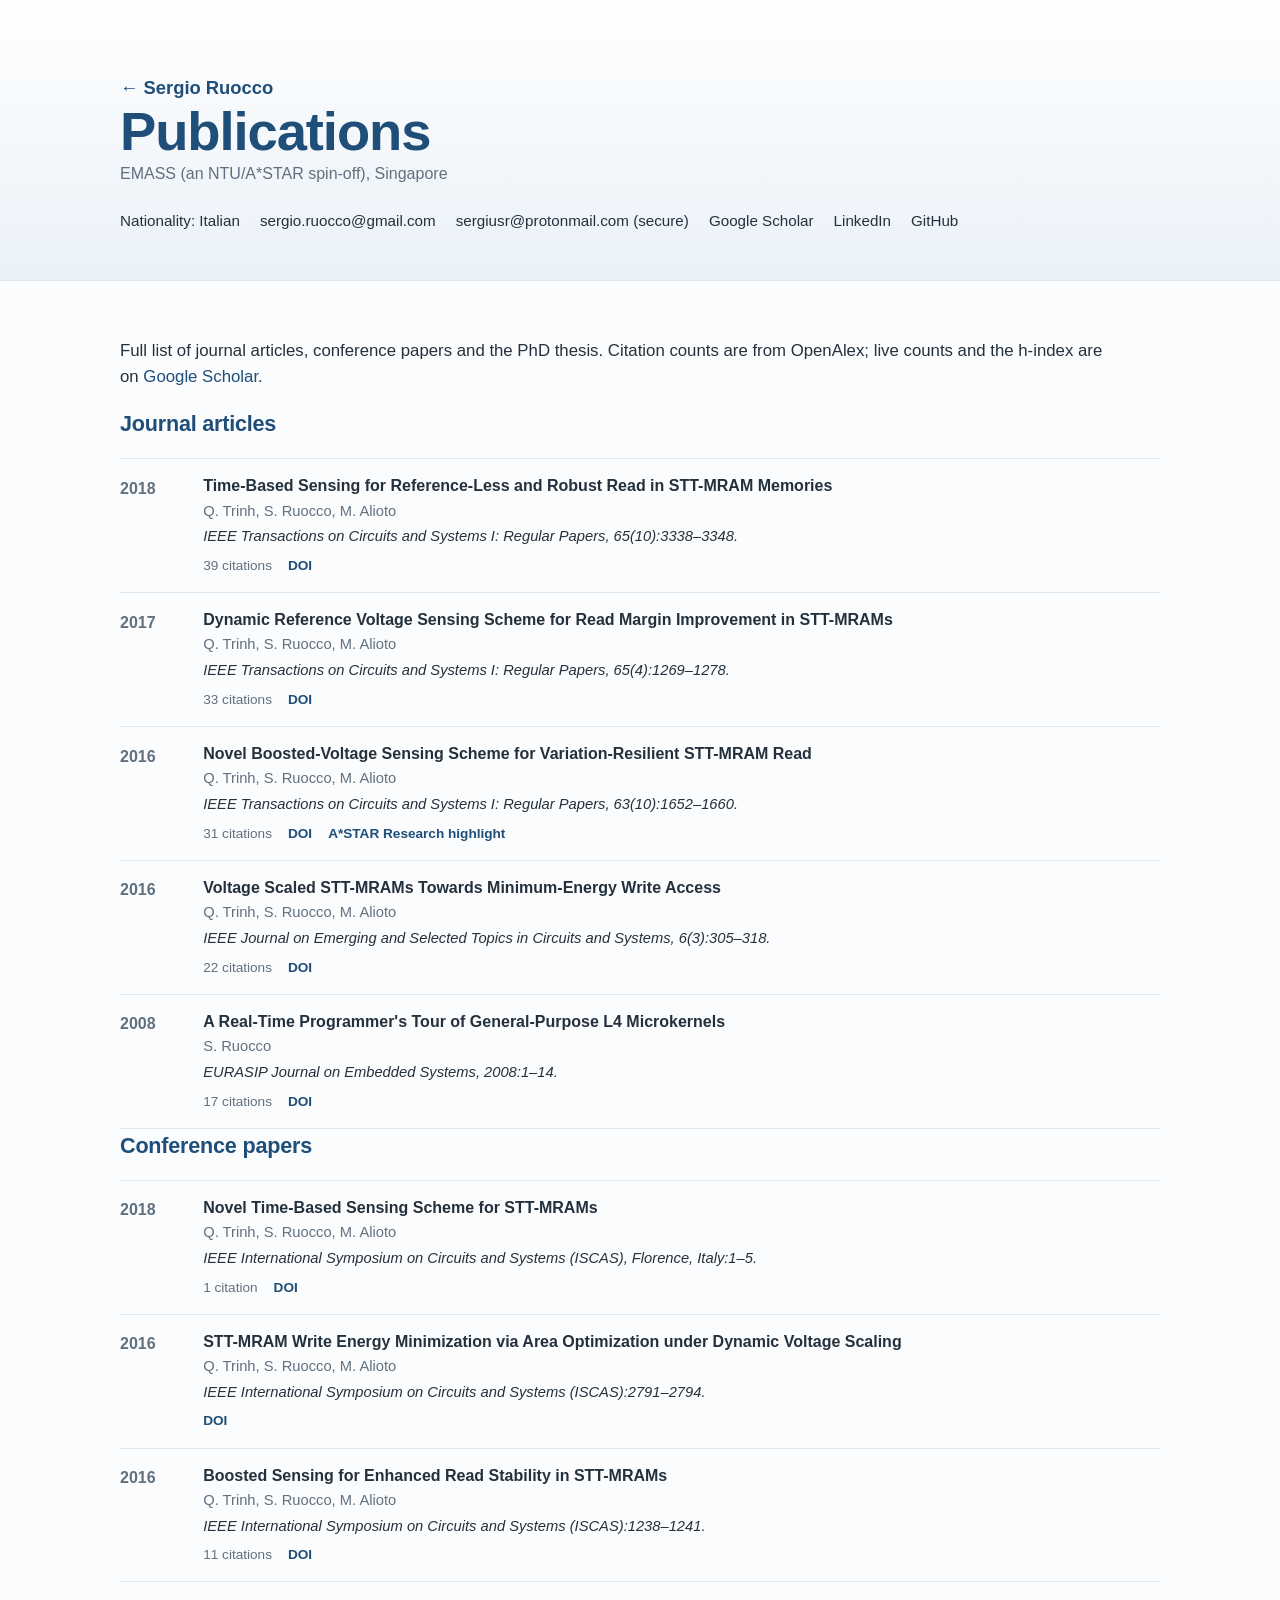
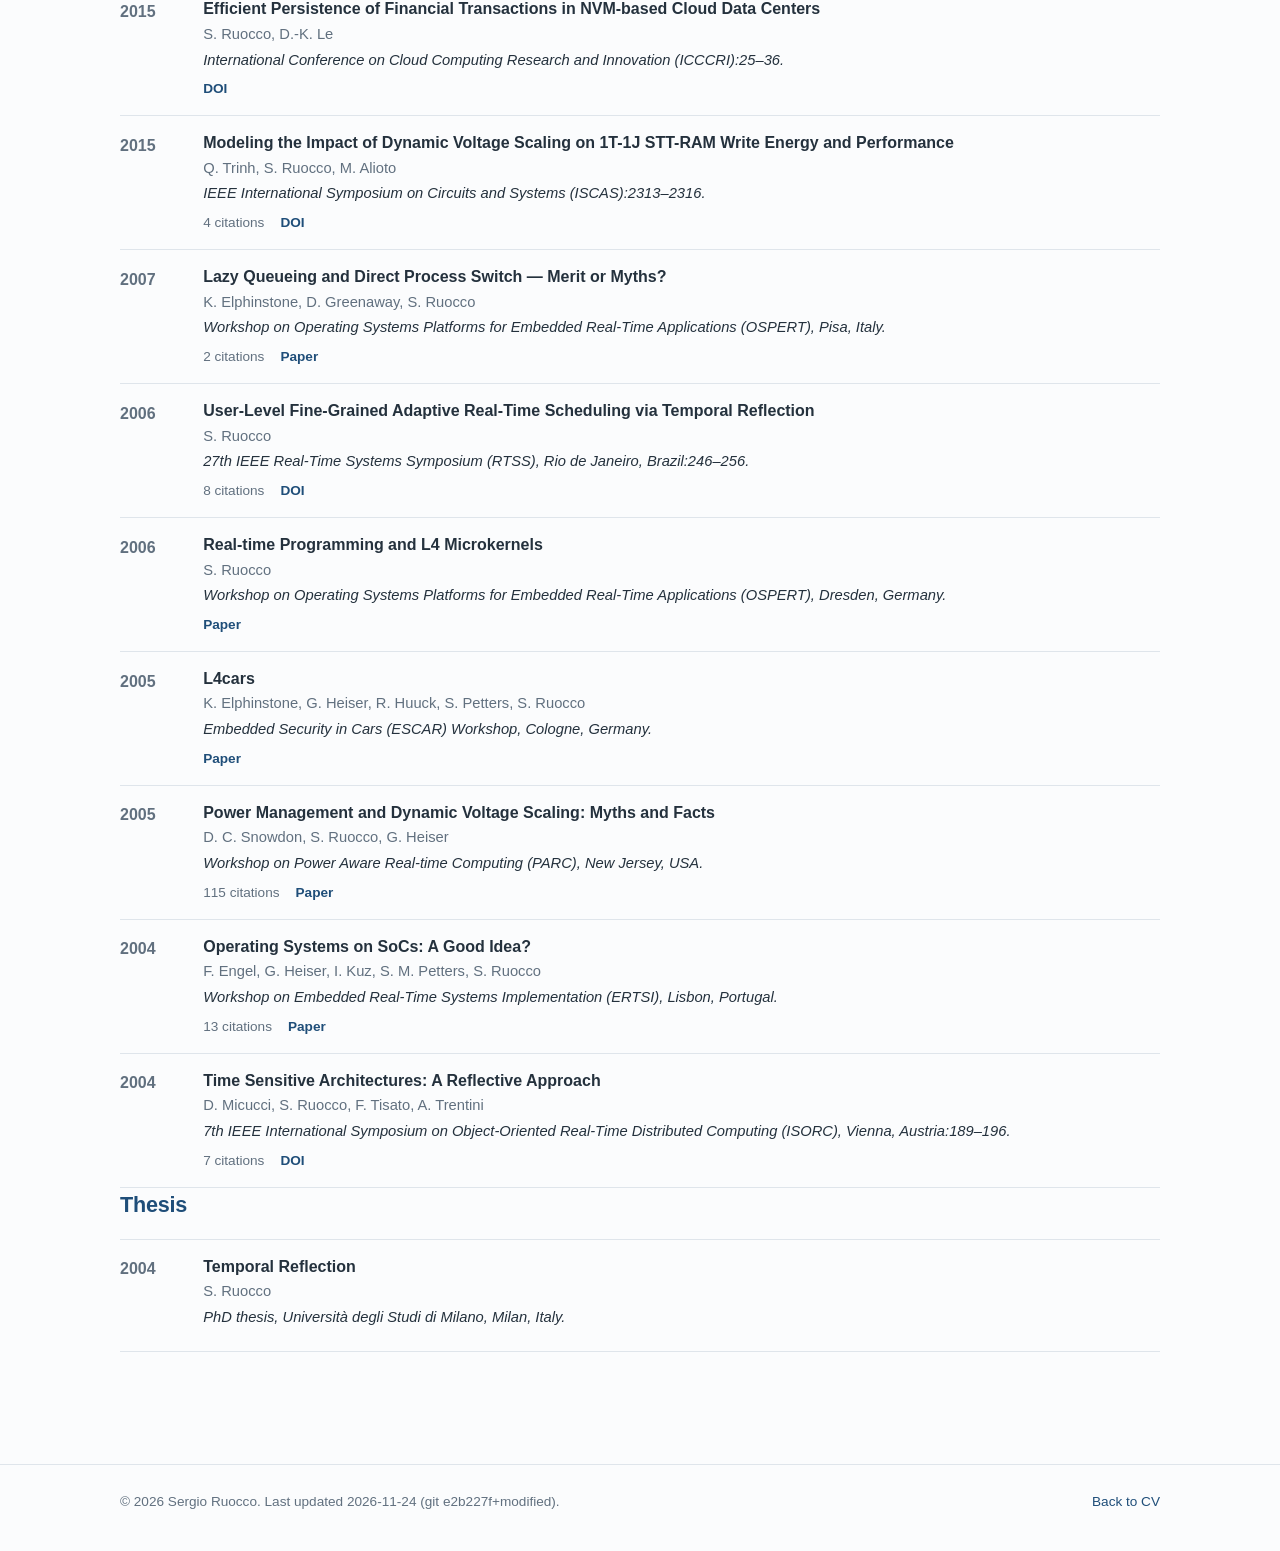
==== commit f3ec647d: "Industry CV: add the ECS-DoT power-management (DVFS) demonstrator; shorten L4 and ENIAC for the indu" ====
--- a/docs/publications.html
+++ b/docs/publications.html
@@ -262,7 +262,7 @@
 
   <footer>
     <div class="wrap">
-      <span>© 2026 Sergio Ruocco. Last updated 2026-11-23 (git bbf7965).</span>
+      <span>© 2026 Sergio Ruocco. Last updated 2026-11-24 (git e2b227f+modified).</span>
       <span><a href="index.html">Back to CV</a></span>
     </div>
   </footer>
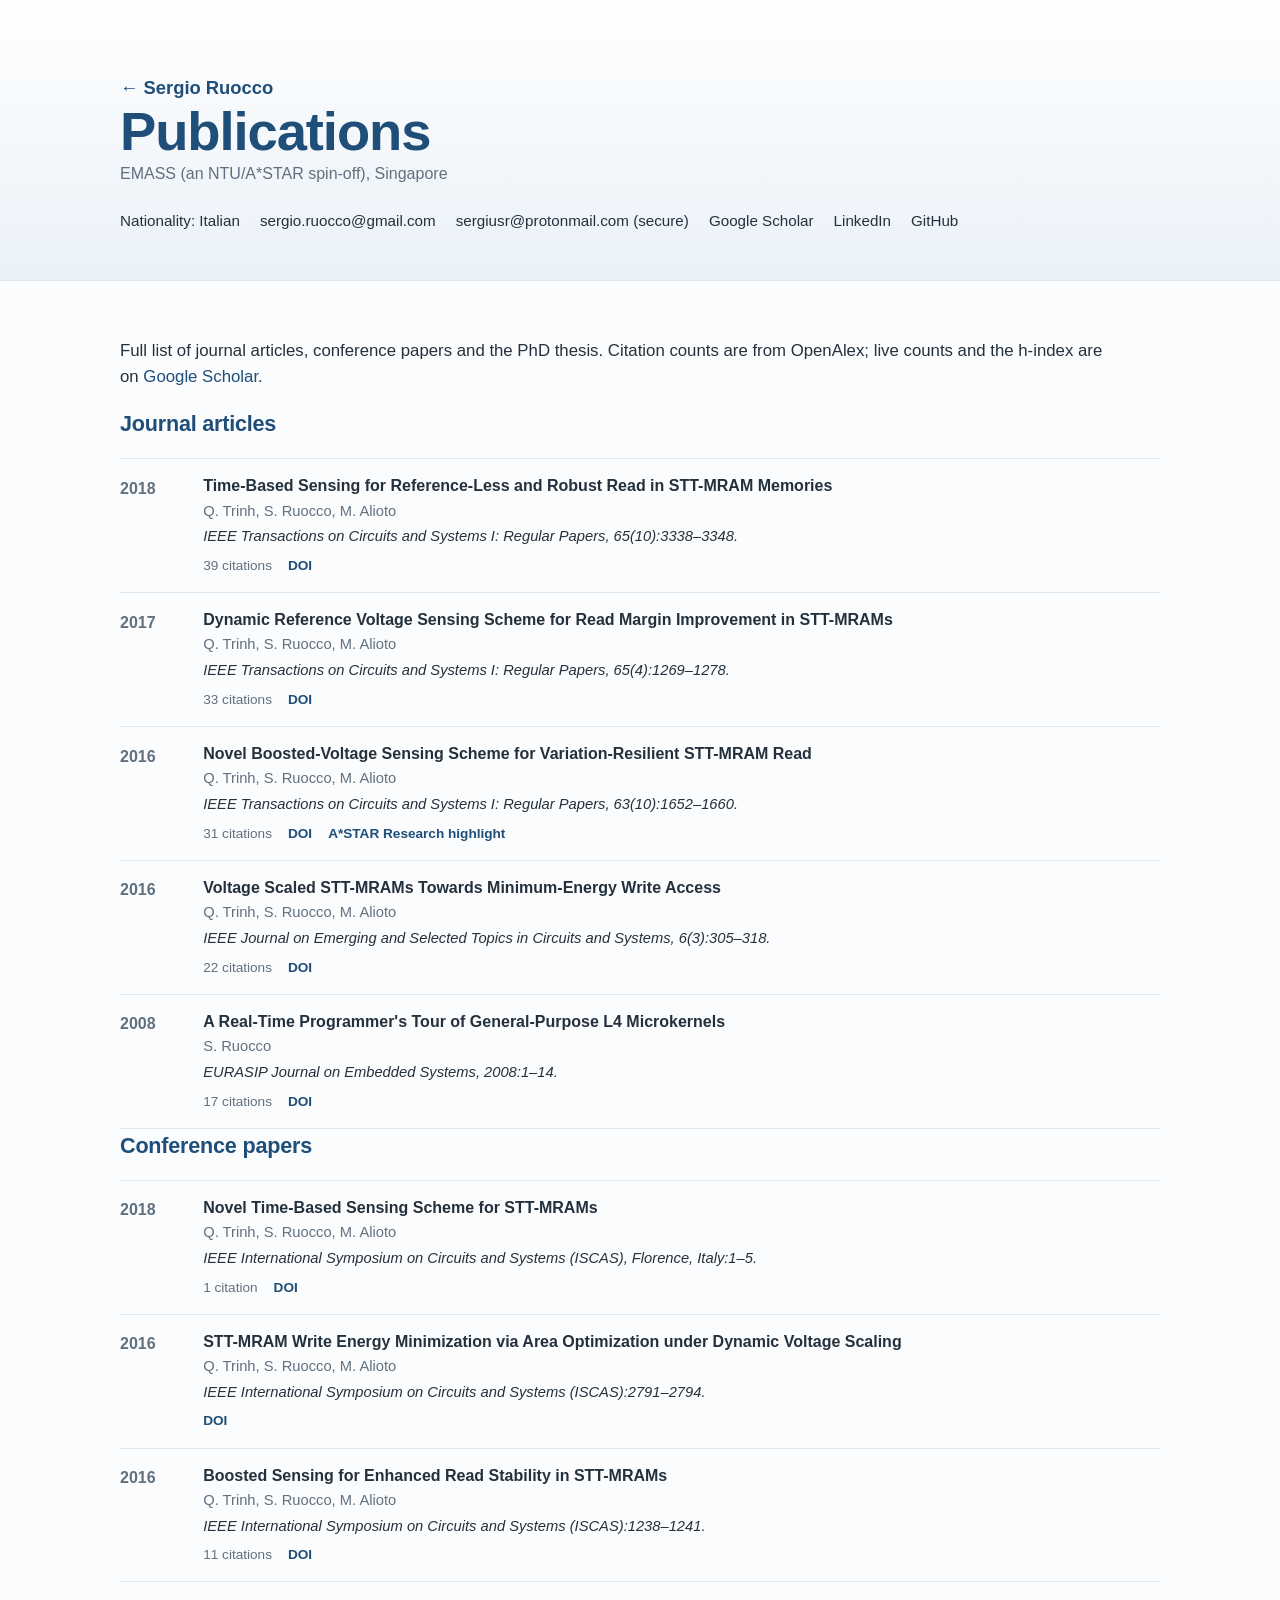
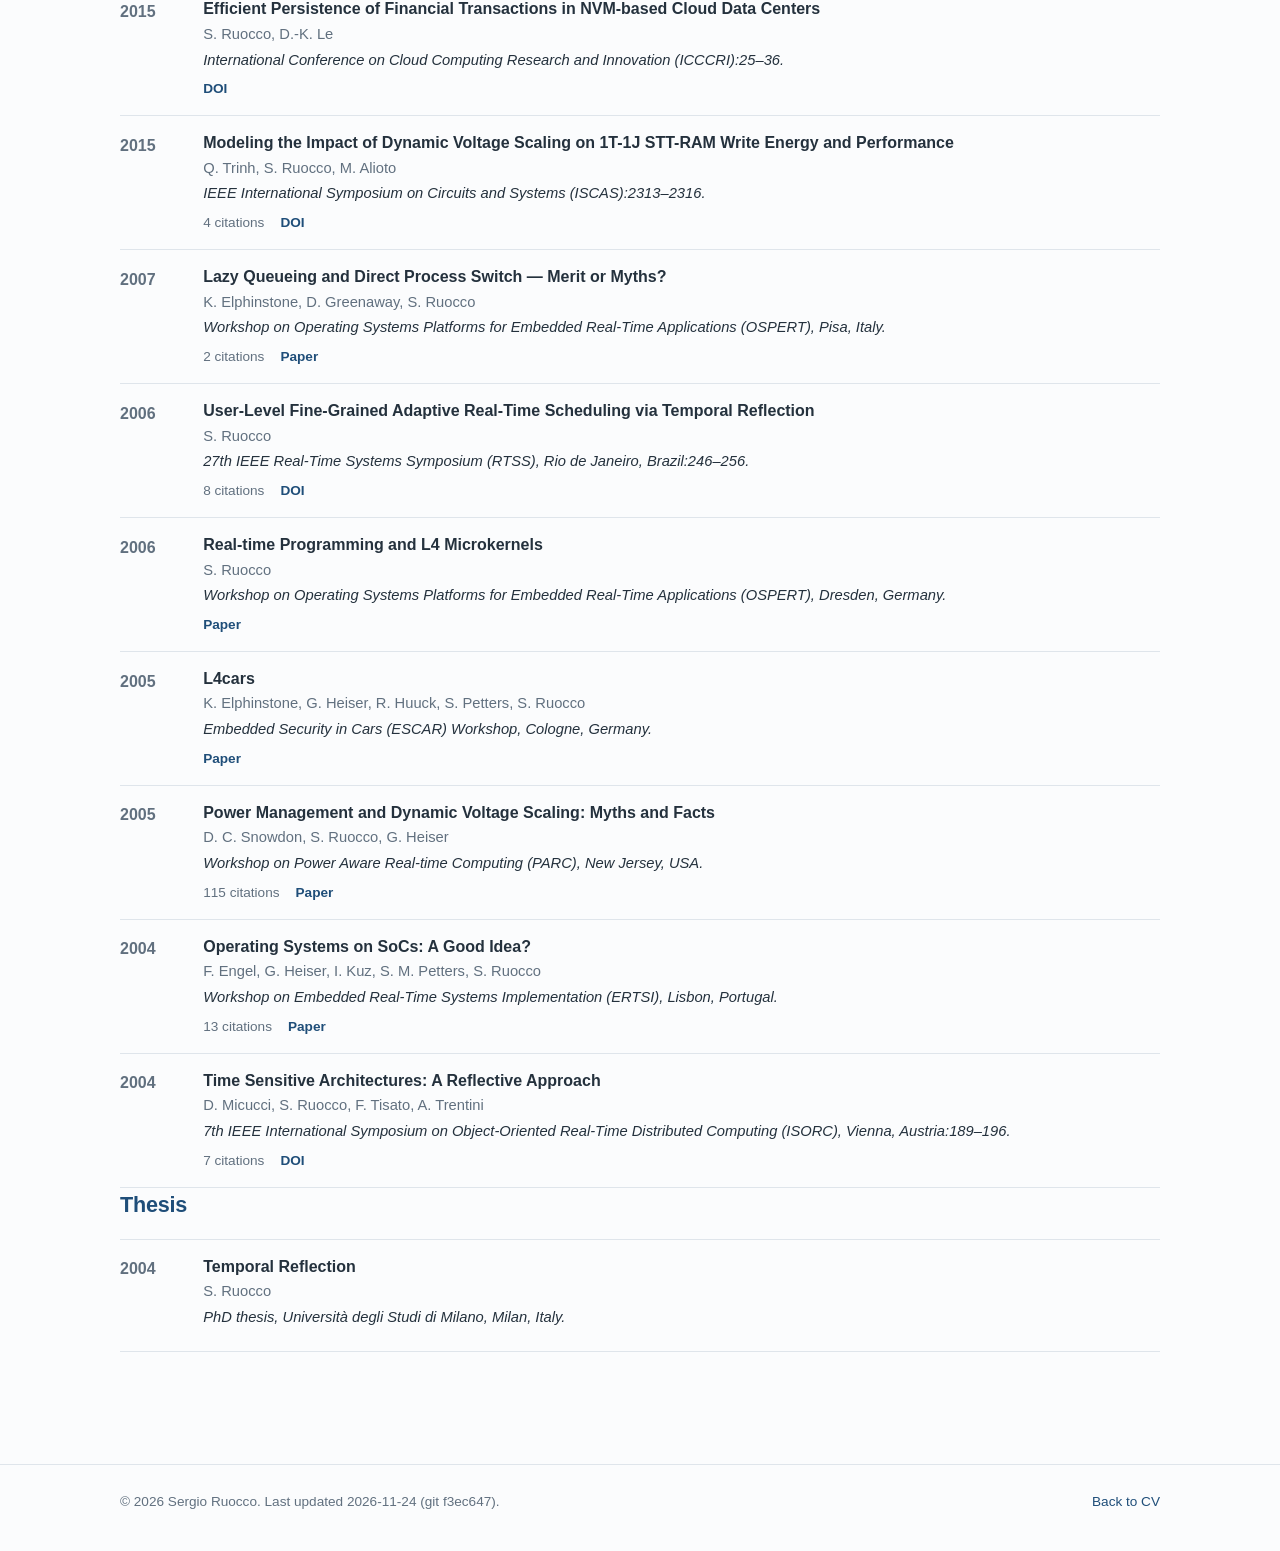
==== commit acae1f94: "Rebuild CVs and website (DVFS demonstrator) Co-Authored-By: Claude Opus 5.5 <noreply@anthropic.com> " ====
--- a/docs/publications.html
+++ b/docs/publications.html
@@ -262,7 +262,7 @@
 
   <footer>
     <div class="wrap">
-      <span>© 2026 Sergio Ruocco. Last updated 2026-11-24 (git e2b227f+modified).</span>
+      <span>© 2026 Sergio Ruocco. Last updated 2026-11-24 (git f3ec647).</span>
       <span><a href="index.html">Back to CV</a></span>
     </div>
   </footer>
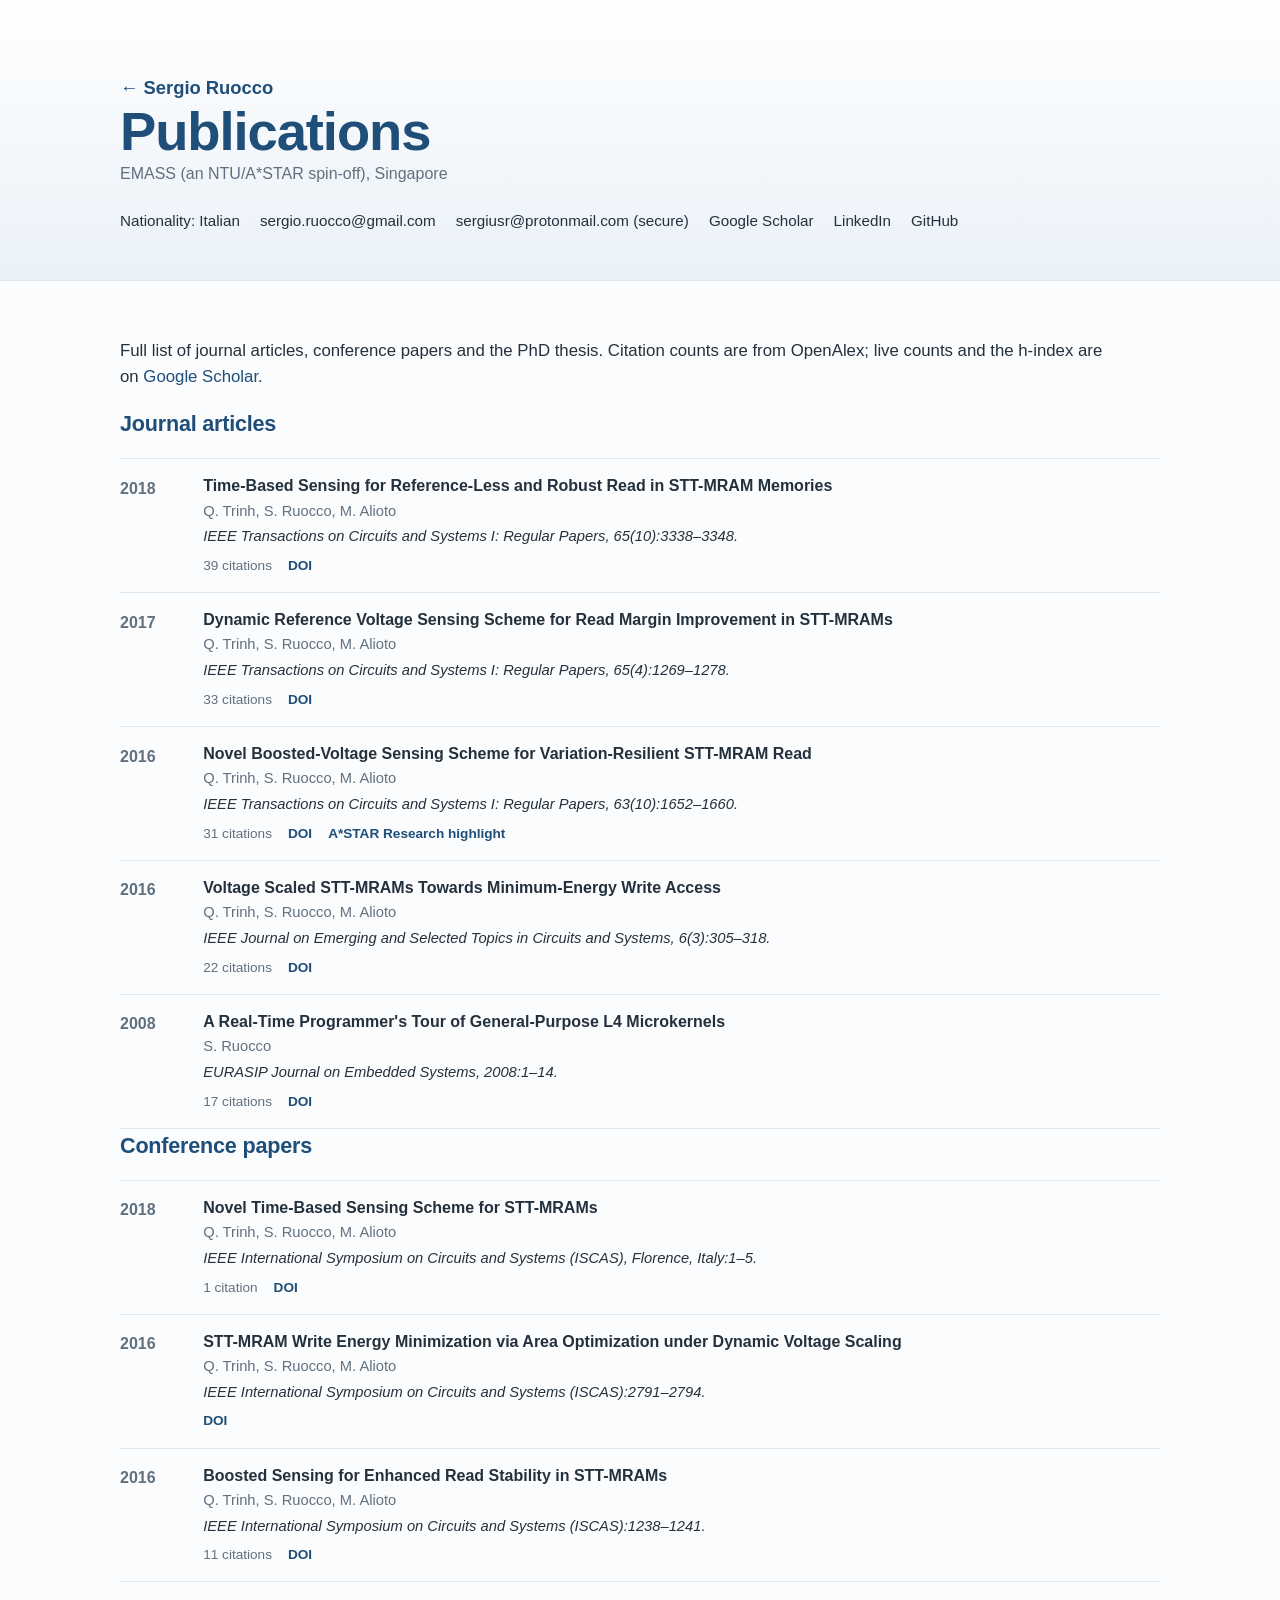
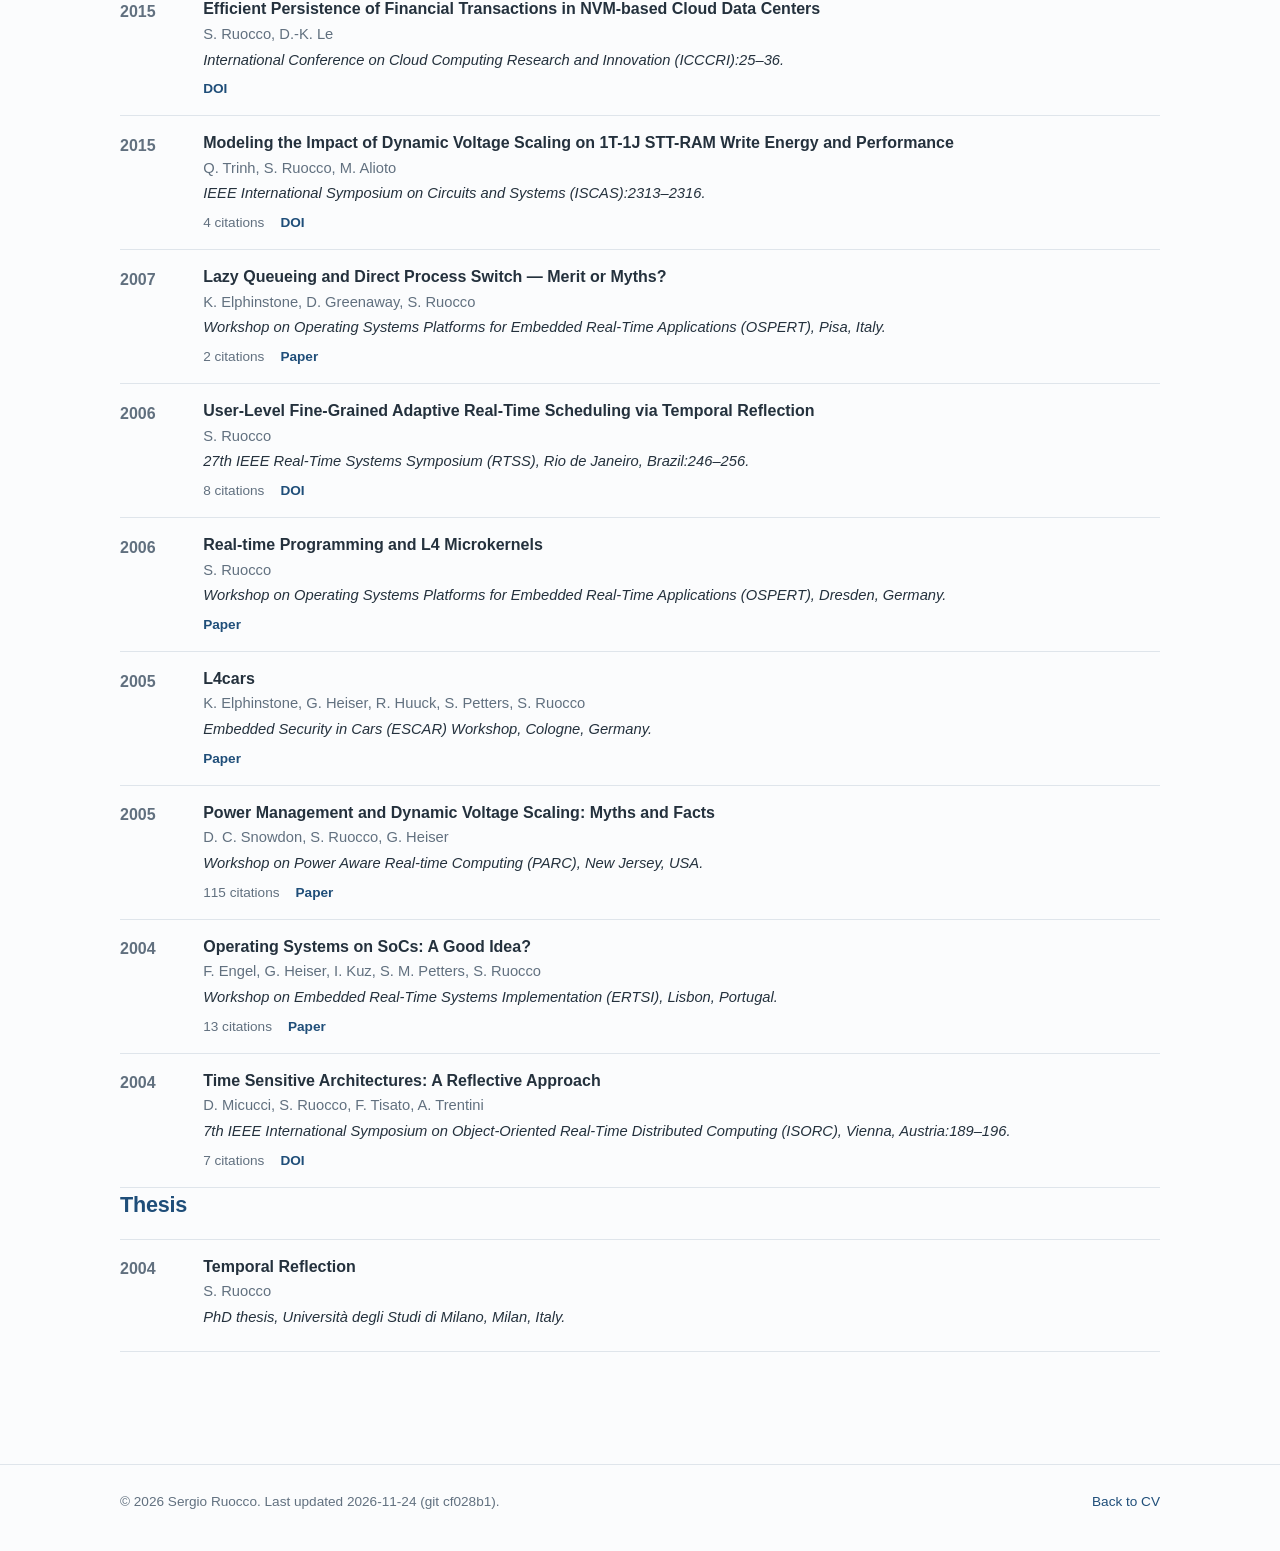
==== commit a5ae26ab: "Rebuild CVs and website (academic bio without patent mention) Co-Authored-By: Claude Opus 5.5 <norep" ====
--- a/docs/publications.html
+++ b/docs/publications.html
@@ -262,7 +262,7 @@
 
   <footer>
     <div class="wrap">
-      <span>© 2026 Sergio Ruocco. Last updated 2026-11-24 (git f3ec647).</span>
+      <span>© 2026 Sergio Ruocco. Last updated 2026-11-24 (git cf028b1).</span>
       <span><a href="index.html">Back to CV</a></span>
     </div>
   </footer>
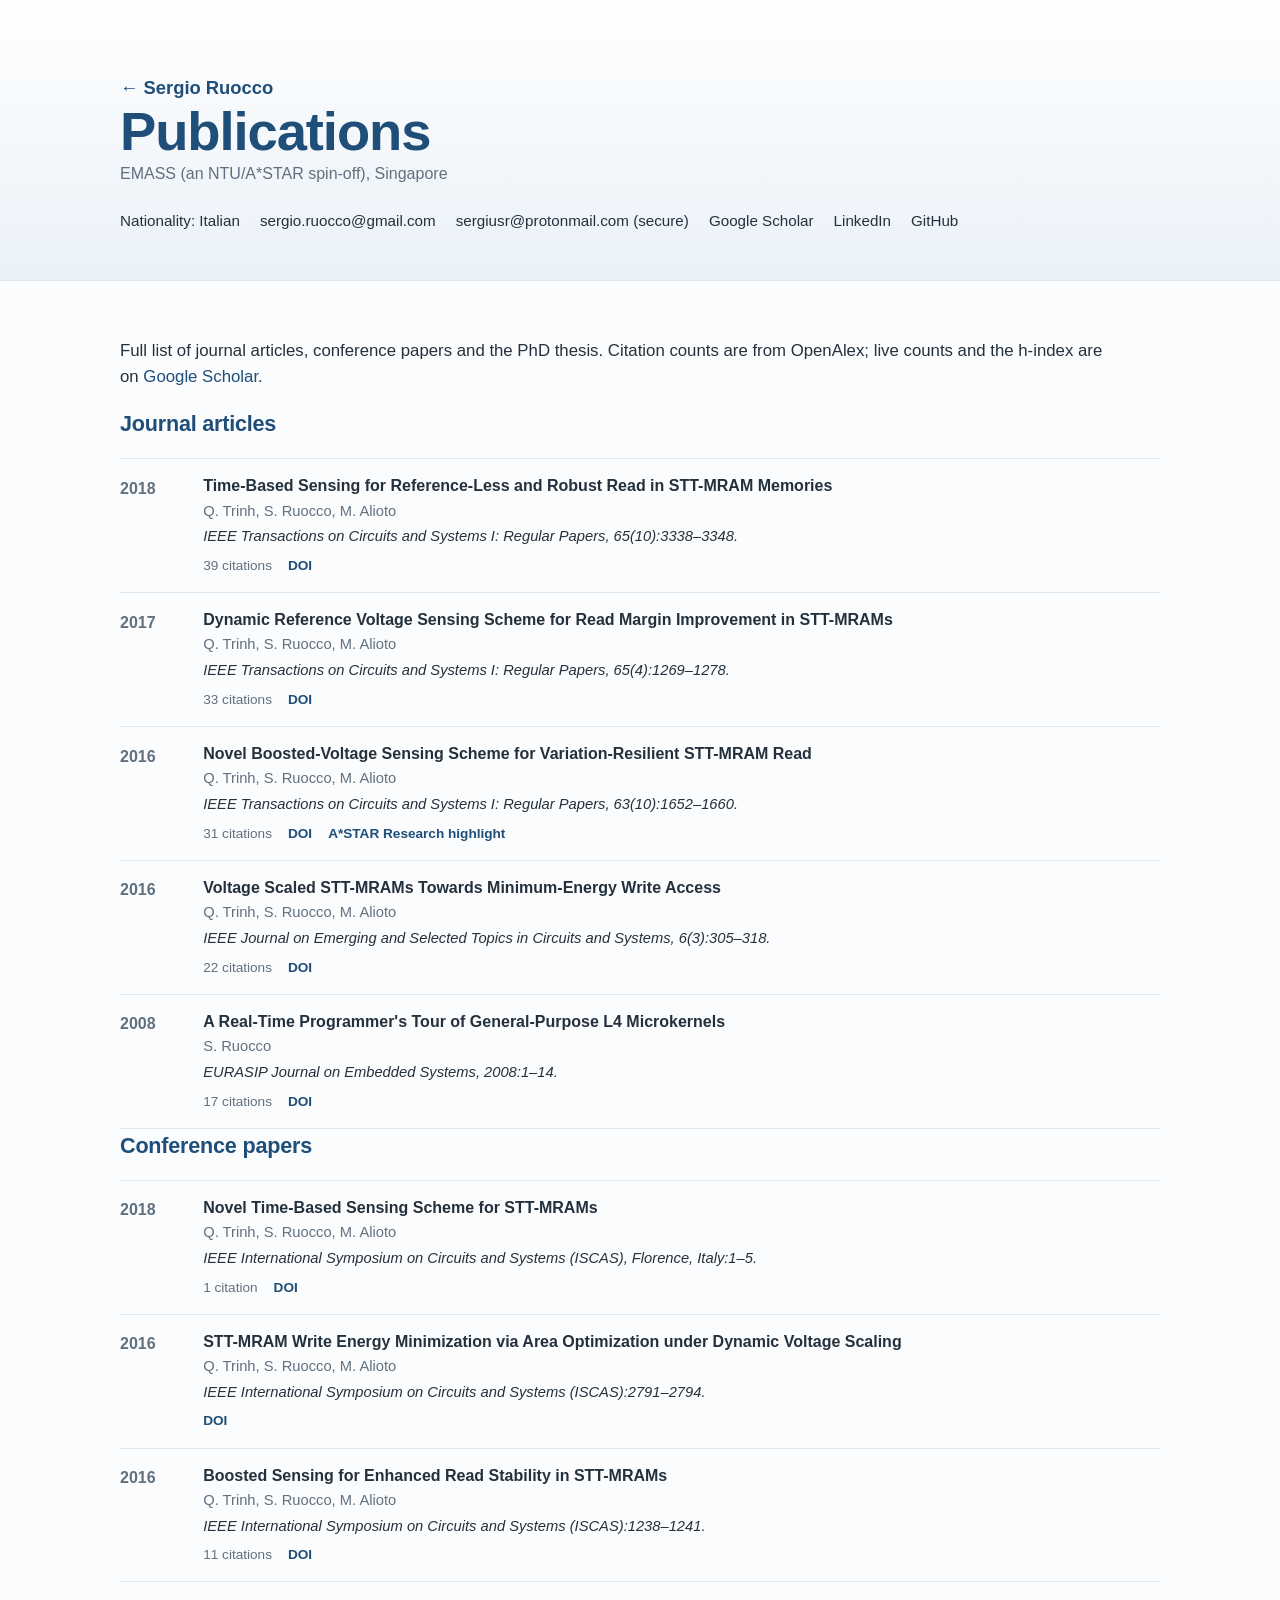
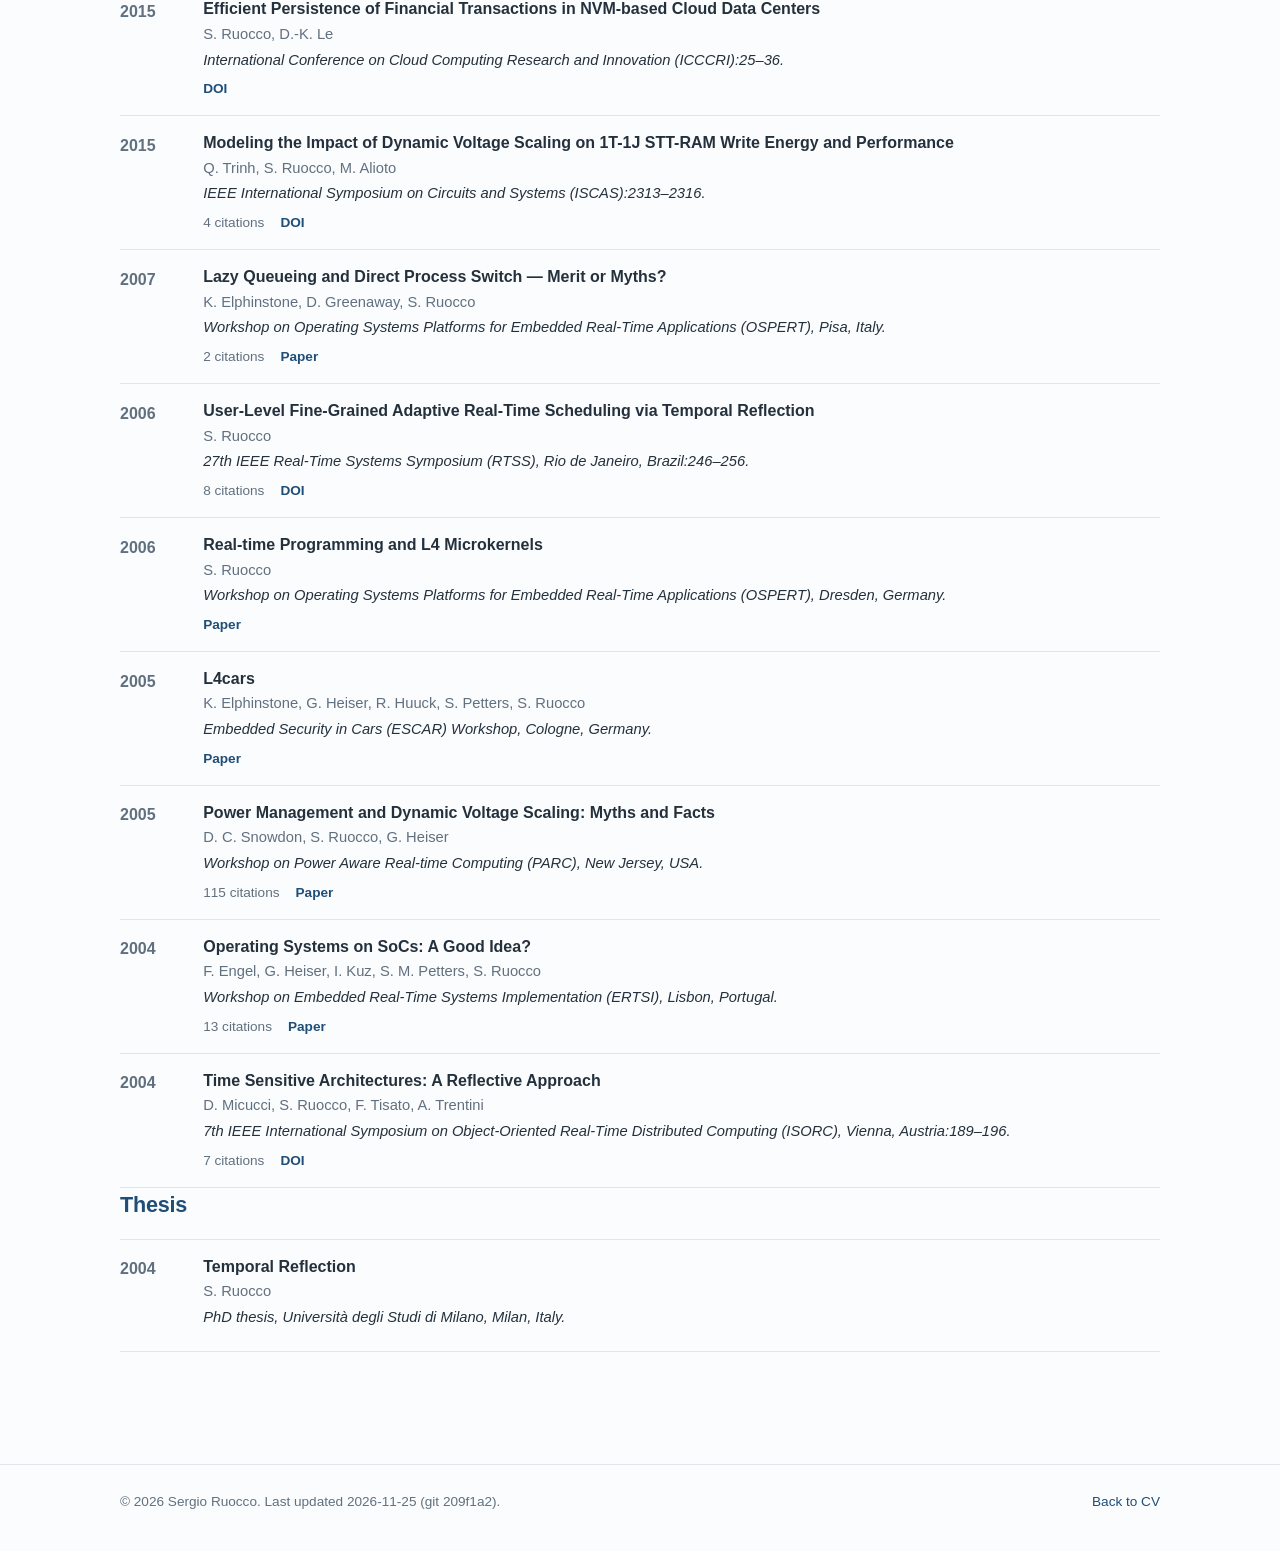
==== commit b39b8cdf: "Rebuild CVs and website (Ultra-Low-Latency Systems CV label) Co-Authored-By: Claude Opus 5.5 <norepl" ====
--- a/docs/publications.html
+++ b/docs/publications.html
@@ -262,7 +262,7 @@
 
   <footer>
     <div class="wrap">
-      <span>© 2026 Sergio Ruocco. Last updated 2026-11-24 (git cf028b1).</span>
+      <span>© 2026 Sergio Ruocco. Last updated 2026-11-25 (git 209f1a2).</span>
       <span><a href="index.html">Back to CV</a></span>
     </div>
   </footer>
